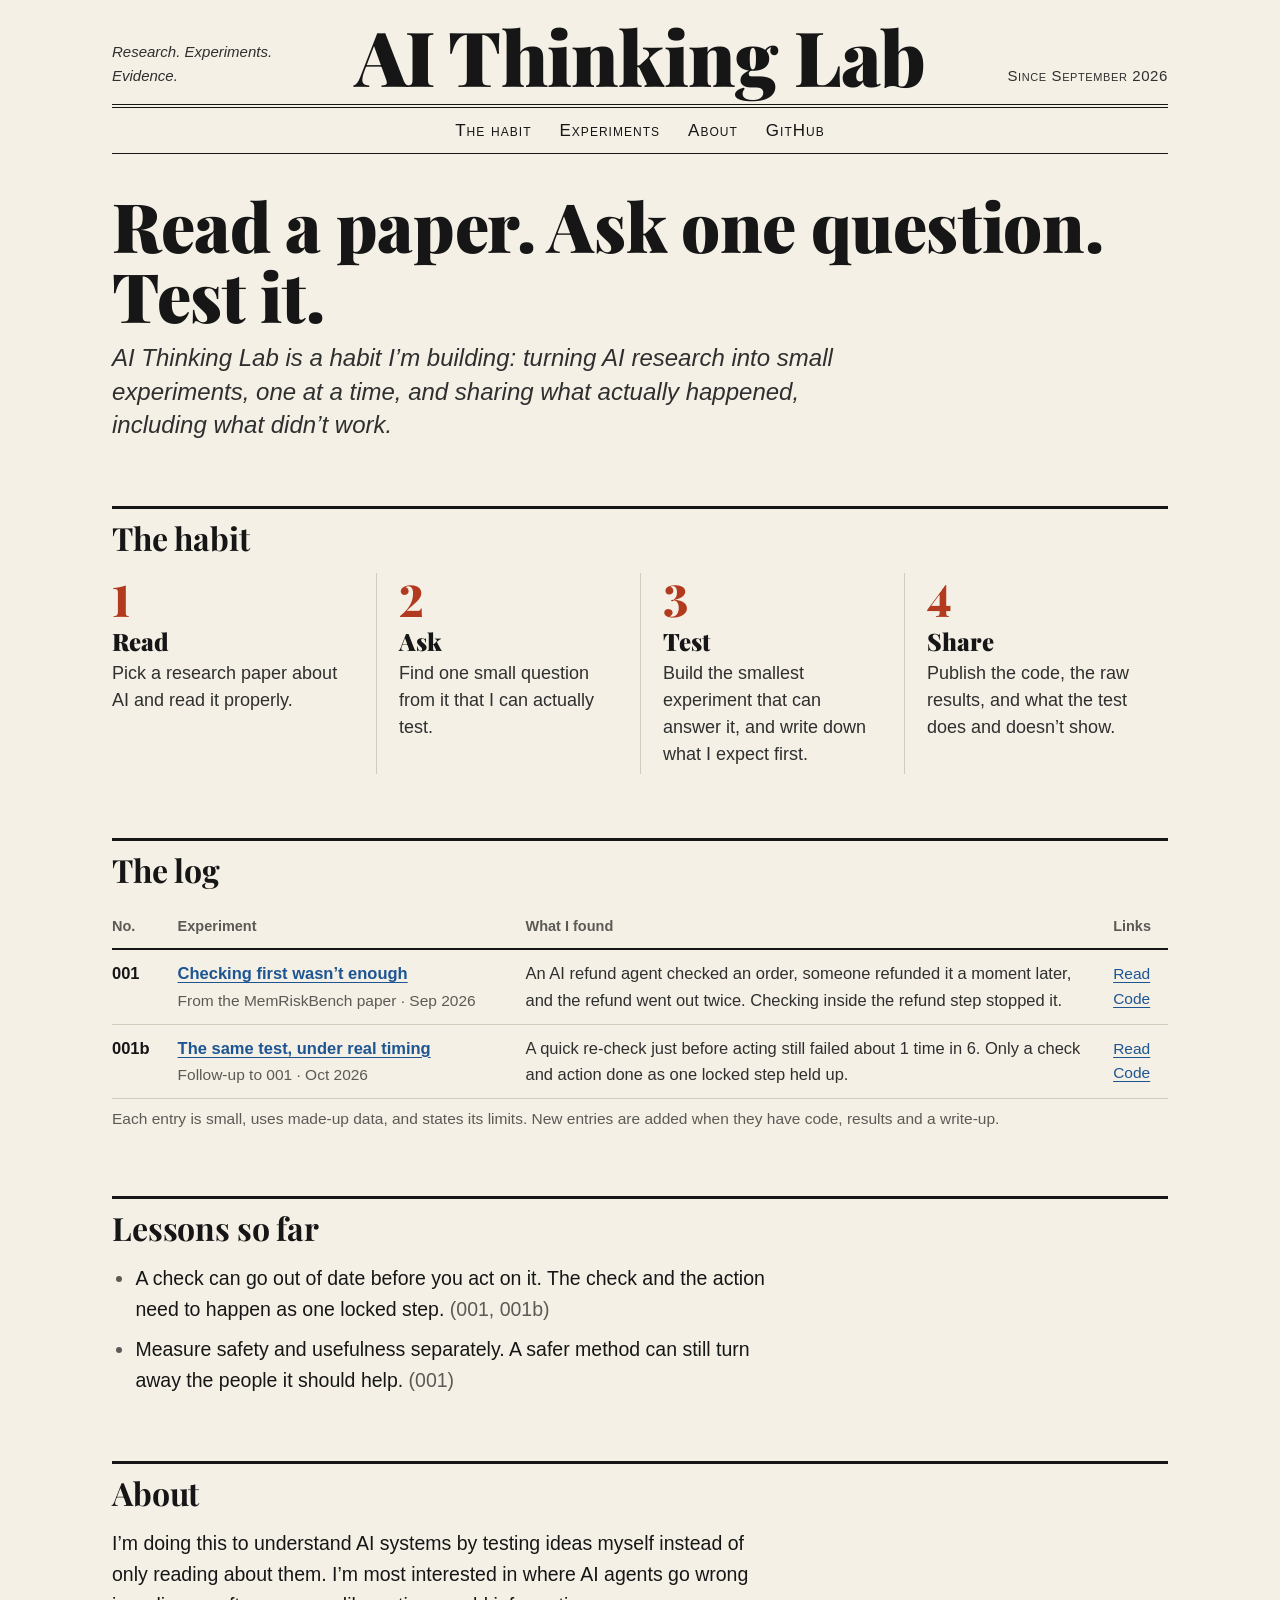
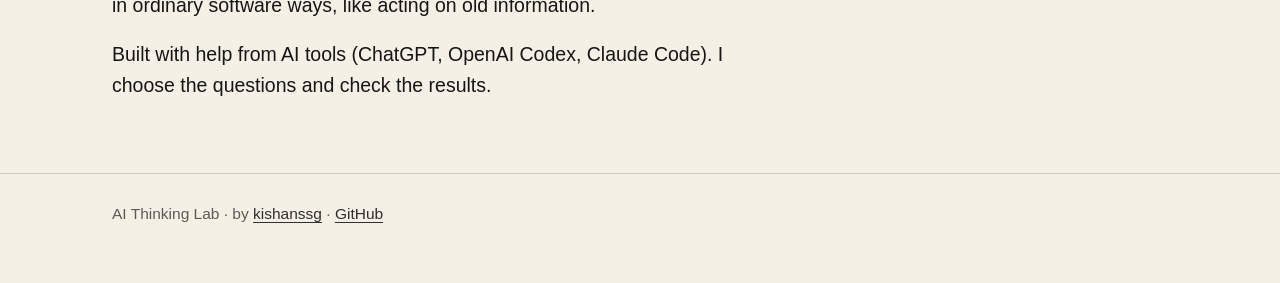
==== docs/index.html @ 1f5ae63d "Make the homepage about the habit, not one experiment - Lead: 'Read a paper. Ask one question. Test " ====
<!doctype html>
<html lang="en">
<head>
<meta charset="utf-8">
<meta name="viewport" content="width=device-width, initial-scale=1">
<title>AI Thinking Lab · Research. Experiments. Evidence.</title>
<meta name="description" content="A habit of turning AI research into small experiments: read a paper, ask one question, test it, and share what happened, with the code and results in public.">
<meta name="author" content="kishanssg">
<link rel="canonical" href="https://kishanssg.github.io/ai-thinking-lab/">
<link rel="icon" href="assets/favicon.svg" type="image/svg+xml">
<link rel="preconnect" href="https://fonts.googleapis.com">
<link rel="preconnect" href="https://fonts.gstatic.com" crossorigin>
<link rel="stylesheet" href="https://fonts.googleapis.com/css2?family=Comic+Neue:wght@400;700&amp;family=Playfair+Display:wght@700;900&amp;display=swap">
<link rel="stylesheet" href="assets/site.css">
<meta property="og:type" content="website">
<meta property="og:site_name" content="AI Thinking Lab">
<meta property="og:title" content="AI Thinking Lab · Research. Experiments. Evidence.">
<meta property="og:description" content="A habit of turning AI research into small experiments: read a paper, ask one question, test it, and share what happened.">
<meta property="og:url" content="https://kishanssg.github.io/ai-thinking-lab/">
<meta property="og:image" content="https://kishanssg.github.io/ai-thinking-lab/assets/og-home.png">
<meta property="og:image:width" content="1200">
<meta property="og:image:height" content="630">
<meta property="og:image:alt" content="AI Thinking Lab: read a paper, ask one question, test it, share what happened.">
<meta name="twitter:card" content="summary_large_image">
</head>
<body>
<a class="skip" href="#main">Skip to content</a>

<header class="masthead">
  <div class="wrap">
    <div class="mast-top">
      <p class="ear">Research. Experiments. Evidence.</p>
      <h1 class="mast-title">AI Thinking Lab</h1>
      <p class="ear ear-right"><span>Since September 2026</span></p>
    </div>
    <nav class="mast-nav" aria-label="Site">
      <a href="#habit">The habit</a>
      <a href="#experiments">Experiments</a>
      <a href="#about">About</a>
      <a href="https://github.com/kishanssg/ai-thinking-lab">GitHub</a>
    </nav>
  </div>
</header>

<main id="main" class="wrap">

<section class="front-lead" aria-labelledby="lead-title">
  <h2 id="lead-title" class="banner">Read a paper. Ask one question. Test it.</h2>
  <p class="deck">AI Thinking Lab is a habit I&rsquo;m building: turning AI research into small experiments, one at a time, and sharing what actually happened, including what didn&rsquo;t work.</p>
</section>

<section id="habit" aria-labelledby="habit-title">
  <h2 id="habit-title" class="section-head">The habit</h2>
  <ol class="habit">
    <li><b>Read</b>Pick a research paper about AI and read it properly.</li>
    <li><b>Ask</b>Find one small question from it that I can actually test.</li>
    <li><b>Test</b>Build the smallest experiment that can answer it, and write down what I expect first.</li>
    <li><b>Share</b>Publish the code, the raw results, and what the test does and doesn&rsquo;t show.</li>
  </ol>
</section>

<section id="experiments" aria-labelledby="experiments-title">
  <h2 id="experiments-title" class="section-head">The log</h2>
  <div class="table-scroll">
    <table class="index-table log-table">
      <thead>
        <tr><th scope="col">No.</th><th scope="col">Experiment</th><th scope="col">What I found</th><th scope="col">Links</th></tr>
      </thead>
      <tbody>
        <tr>
          <td class="num">001</td>
          <td><a href="experiments/001-memory-reliability/"><strong>Checking first wasn&rsquo;t enough</strong></a><br><span class="small muted">From the MemRiskBench paper &middot; Sep 2026</span></td>
          <td class="q">An AI refund agent checked an order, someone refunded it a moment later, and the refund went out twice. Checking inside the refund step stopped it.</td>
          <td class="small"><a href="experiments/001-memory-reliability/">Read</a><br><a href="https://github.com/kishanssg/ai-thinking-lab/tree/main/experiments/001-memory-reliability">Code</a></td>
        </tr>
        <tr>
          <td class="num">001b</td>
          <td><a href="experiments/001-memory-reliability/#followup"><strong>The same test, under real timing</strong></a><br><span class="small muted">Follow-up to 001 &middot; Oct 2026</span></td>
          <td class="q">A quick re-check just before acting still failed about 1 time in 6. Only a check and action done as one locked step held up.</td>
          <td class="small"><a href="experiments/001-memory-reliability/#followup">Read</a><br><a href="https://github.com/kishanssg/ai-thinking-lab/tree/main/experiments/001b-concurrent-guard">Code</a></td>
        </tr>
      </tbody>
    </table>
  </div>
  <p class="small muted">Each entry is small, uses made-up data, and states its limits. New entries are added when they have code, results and a write-up.</p>
</section>

<section id="lessons" aria-labelledby="lessons-title">
  <h2 id="lessons-title" class="section-head">Lessons so far</h2>
  <div class="prose measure">
    <ul>
      <li>A check can go out of date before you act on it. The check and the action need to happen as one locked step. <span class="muted">(001, 001b)</span></li>
      <li>Measure safety and usefulness separately. A safer method can still turn away the people it should help. <span class="muted">(001)</span></li>
    </ul>
  </div>
</section>

<section id="about" aria-labelledby="about-title">
  <h2 id="about-title" class="section-head">About</h2>
  <div class="prose measure">
    <p>I&rsquo;m doing this to understand AI systems by testing ideas myself instead of only reading about them. I&rsquo;m most interested in where AI agents go wrong in ordinary software ways, like acting on old information.</p>
    <p>Built with help from AI tools (ChatGPT, OpenAI Codex, Claude Code). I choose the questions and check the results.</p>
  </div>
</section>

</main>

<footer class="site-footer">
  <div class="wrap">
    <p>AI Thinking Lab &middot; by <a href="https://github.com/kishanssg">kishanssg</a> &middot; <a href="https://github.com/kishanssg/ai-thinking-lab">GitHub</a></p>
  </div>
</footer>
</body>
</html>
---- docs/assets/site.css ----
/* AI Thinking Lab — shared styles. No build step; edit directly. */

:root {
  color-scheme: light dark;
  --paper: #f7f6f2;
  --surface: #ffffff;
  --ink: #15202b;
  --ink-2: #33414d;
  --muted: #5a6670;
  --line: #dcdcd6;
  --line-strong: #b4b8b2;
  --accent: #1d5592;
  --accent-soft: #e6eef7;
  --bad: #b23a1e;
  --bad-soft: #f8e5df;
  --miss: #94600a;
  --miss-soft: #f6ecd7;
  --good: #1d5592;
  --good-soft: #e6eef7;
  --code-bg: #eeede7;
  --focus: #b45f00;

  --sans: Calibri, Carlito, "Segoe UI", "Helvetica Neue", Arial, sans-serif;
  --mono: ui-monospace, "SF Mono", "Cascadia Mono", Consolas, "Liberation Mono", monospace;

  --text: 41rem;   /* reading column */
  --wide: 66rem;   /* figures and tables */
  --gutter: clamp(16px, 4vw, 40px);
}

@media (prefers-color-scheme: dark) {
  :root {
    --paper: #12161a;
    --surface: #191e23;
    --ink: #e8e6e1;
    --ink-2: #c9ccc9;
    --muted: #9aa3a9;
    --line: #2c333a;
    --line-strong: #47505a;
    --accent: #7fb0e6;
    --accent-soft: #1c2b3b;
    --bad: #f08a6c;
    --bad-soft: #3a211b;
    --miss: #e2b45c;
    --miss-soft: #33291a;
    --good: #7fb0e6;
    --good-soft: #1c2b3b;
    --code-bg: #1f252b;
    --focus: #f0a64b;
  }
}

*, *::before, *::after { box-sizing: border-box; }

html { -webkit-text-size-adjust: 100%; text-size-adjust: 100%; }

body {
  margin: 0;
  background: var(--paper);
  color: var(--ink);
  font: 18.5px/1.6 var(--sans);
  font-variant-numeric: tabular-nums;
}

a { color: var(--accent); text-underline-offset: 0.18em; text-decoration-thickness: 1px; }
a:hover { text-decoration-thickness: 2px; }
:focus-visible { outline: 3px solid var(--focus); outline-offset: 3px; border-radius: 1px; }

h1, h2, h3, h4 { line-height: 1.2; margin: 0; letter-spacing: -0.015em; }
p { margin: 0 0 1em; }
code, pre, kbd, samp { font-family: var(--mono); font-size: 0.82em; }
code { background: var(--code-bg); padding: 0.1em 0.3em; }
pre { margin: 0; background: var(--code-bg); padding: 14px 16px; overflow-x: auto; line-height: 1.55; border-left: 3px solid var(--line-strong); }
pre code { background: none; padding: 0; font-size: inherit; }

.sr-only {
  position: absolute; width: 1px; height: 1px; padding: 0; margin: -1px;
  overflow: hidden; clip: rect(0 0 0 0); white-space: nowrap; border: 0;
}

.skip { position: absolute; left: 12px; top: -100px; background: var(--surface); color: var(--ink); padding: 10px 14px; z-index: 10; }
.skip:focus { top: 12px; }

/* ---------- Layout ---------- */

.wrap { max-width: calc(var(--wide) + 2 * var(--gutter)); margin: 0 auto; padding: 0 var(--gutter); }
.measure { max-width: var(--text); }

.site-header { border-bottom: 1px solid var(--line); }
.site-header .wrap { display: flex; align-items: baseline; justify-content: space-between; gap: 16px; padding-top: 18px; padding-bottom: 16px; flex-wrap: wrap; }
.brand { font-weight: 700; font-size: 17px; color: var(--ink); text-decoration: none; letter-spacing: -0.01em; }
.brand:hover { text-decoration: underline; }
.site-nav { display: flex; gap: 20px; font-size: 16.5px; flex-wrap: wrap; }
.site-nav a { color: var(--ink-2); text-decoration: none; }
.site-nav a:hover, .site-nav a[aria-current="page"] { color: var(--ink); text-decoration: underline; }

.site-footer { border-top: 1px solid var(--line); margin-top: 72px; padding: 28px 0 40px; color: var(--muted); font-size: 15.5px; }
.site-footer p { max-width: var(--text); }
.site-footer a { color: var(--ink-2); }

section { margin-top: 64px; }
section:first-child { margin-top: 0; }

.eyebrow { font-size: 16px; color: var(--muted); margin: 0 0 10px; }

h2 { font-size: clamp(24px, 3vw, 29px); margin-bottom: 14px; }
h3 { font-size: 19px; margin-bottom: 8px; }
h4 { font-size: 17.5px; margin-bottom: 4px; }

.prose { font-size: 19.5px; line-height: 1.6; color: var(--ink); }
.prose p { margin-bottom: 0.9em; }
.prose ul, .prose ol { padding-left: 1.2em; margin: 0 0 1em; }
.prose li { margin-bottom: 0.45em; }
.prose li::marker { color: var(--muted); }

.muted { color: var(--muted); }
.small { font-size: 15.5px; }

/* ---------- Page intro ---------- */

.intro { padding: 56px 0 8px; }
.intro h1 { font-size: clamp(34px, 5.4vw, 52px); letter-spacing: -0.03em; line-height: 1.06; margin-bottom: 14px; }
.tagline { font-size: 19px; font-weight: 600; color: var(--accent); margin: 0 0 18px; }
.lede { font-family: var(--sans); font-size: clamp(19px, 2.2vw, 22px); line-height: 1.5; color: var(--ink-2); max-width: 38rem; }
.lede-2 { font-size: 16.5px; color: var(--muted); max-width: 38rem; margin-top: -4px; }

.meta-list { display: flex; flex-wrap: wrap; gap: 6px 22px; margin: 22px 0 0; padding: 0; list-style: none; font: 15px/1.5 var(--sans); color: var(--muted); }
.meta-list dt { display: inline; }
.meta-list div { white-space: nowrap; }
.meta-list dd { display: inline; margin: 0; color: var(--ink); }

/* ---------- Summary box ---------- */

.summary { margin-top: 36px; border-top: 2px solid var(--ink); border-bottom: 1px solid var(--line); padding: 22px 0 6px; }
.summary h2 { font-size: 19px; margin-bottom: 10px; }
.findings { margin: 0; padding-left: 1.2em; max-width: var(--text); }
.findings li { font-size: 16.5px; line-height: 1.55; color: var(--ink); margin-bottom: 8px; }
.findings li::marker { color: var(--muted); }
.findings .num { font-weight: 650; }
.scope { font-size: 15.5px; color: var(--muted); margin: 18px 0 14px; }

/* ---------- Tables ---------- */

.table-scroll { overflow-x: auto; margin: 0 0 8px; }
table { border-collapse: collapse; width: 100%; font-size: 16.5px; }
caption { text-align: left; font-weight: 650; font-size: 17.5px; padding-bottom: 10px; }
caption .muted { font-weight: 400; }
th, td { text-align: left; padding: 10px 12px; border-bottom: 1px solid var(--line); vertical-align: top; }
thead th { font-size: 14.5px; font-weight: 600; color: var(--muted); border-bottom: 1px solid var(--line-strong); vertical-align: bottom; }
tbody th { font-weight: 600; }
th:first-child, td:first-child { padding-left: 0; }
.approach-tag { font-family: var(--sans); font-weight: 700; margin-right: 6px; }
.approach-name { font-weight: 500; }

.yes { color: var(--ink); font-weight: 600; }
.no { color: var(--muted); }

/* Approach comparison matrix */
.compare td { white-space: nowrap; }
.compare td.note { white-space: normal; color: var(--muted); font-size: 15.5px; min-width: 14rem; }
.compare .key { background: var(--accent-soft); }

/* ---------- Segment meters (one segment per task) ---------- */

.metric { display: flex; align-items: center; gap: 10px; min-width: 9.5rem; }
.metric .value { font: 600 16.5px var(--sans); min-width: 2.6em; }
.segs { display: inline-grid; grid-auto-flow: column; grid-auto-columns: 12px; gap: 3px; }
.segs i { display: block; height: 12px; border: 1px solid var(--line-strong); background: transparent; }
.segs.bad i.on { background: var(--bad); border-color: var(--bad); }
.segs.good i.on { background: var(--good); border-color: var(--good); }
.segs.miss i.on { background: repeating-linear-gradient(135deg, var(--miss) 0 2px, transparent 2px 4px); border-color: var(--miss); }
.dir { display: block; font-weight: 400; font-size: 13.5px; color: var(--muted); }
.results-table td { vertical-align: middle; }

/* ---------- Scenario matrix ---------- */

.legend { display: flex; flex-wrap: wrap; gap: 8px 20px; list-style: none; margin: 0 0 16px; padding: 0; font-size: 15.5px; color: var(--ink-2); }
.legend li { display: flex; align-items: center; gap: 8px; }
.swatch { width: 14px; height: 14px; display: inline-block; border: 1.5px solid; flex: none; }

.o-write   { --c: var(--good); --bg: var(--good-soft); }
.o-refuse  { --c: var(--line-strong); --bg: transparent; }
.o-blocked { --c: var(--good); --bg: transparent; }
.o-invalid { --c: var(--bad); --bg: var(--bad-soft); }
.o-missed  { --c: var(--miss); --bg: var(--miss-soft); }
.swatch.o-write { background: var(--good); border-color: var(--good); }
.swatch.o-refuse { border-color: var(--line-strong); }
.swatch.o-blocked { border-color: var(--good); border-style: dashed; }
.swatch.o-invalid { background: var(--bad); border-color: var(--bad); }
.swatch.o-missed { border-color: var(--miss); background: repeating-linear-gradient(135deg, var(--miss) 0 2px, transparent 2px 4px); }

.matrix { table-layout: fixed; min-width: 40rem; }
.matrix thead th { text-align: left; }
.matrix thead th:first-child { width: 31%; }
.matrix tbody th { font-weight: 500; font-size: 16.5px; }
.matrix tbody th small { display: block; font: 14px/1.4 var(--sans); color: var(--muted); margin-top: 2px; font-weight: 400; }
.matrix td { padding: 6px 4px; }
.cell {
  display: block; padding: 7px 9px; min-height: 52px;
  border: 1.5px solid var(--c); background: var(--bg);
  font-size: 15px; line-height: 1.3; color: var(--ink);
}
.cell b { display: block; font-weight: 650; }
.cell span { font: 13.5px var(--sans); color: var(--muted); }
.cell.o-invalid b { color: var(--bad); }
.cell.o-missed { background: repeating-linear-gradient(135deg, var(--miss-soft) 0 5px, transparent 5px 10px); }
.cell.o-missed b { color: var(--miss); }
.cell.o-blocked { border-style: dashed; }
.cell.o-blocked b { color: var(--good); }
.cell.o-refuse b { color: var(--ink-2); font-weight: 500; }

.figure { margin: 28px 0 0; }
.figure-note { font-size: 15.5px; color: var(--muted); max-width: var(--text); margin-top: 10px; }
.callout { border-left: 3px solid var(--accent); padding: 4px 0 4px 18px; margin: 24px 0; max-width: var(--text); }
.callout p:last-child { margin-bottom: 0; }

/* ---------- Time-of-check / time-of-use diagram ---------- */

.toctou { list-style: none; margin: 28px 0 0; padding: 0; position: relative; }
.t-step { display: grid; grid-template-columns: 36px 1fr 13rem; gap: 0 18px; position: relative; padding-bottom: 22px; }
.t-step::before { content: ""; position: absolute; left: 17px; top: 34px; bottom: 0; width: 2px; background: var(--line-strong); }
.t-step:last-child::before { display: none; }
.t-n { width: 36px; height: 36px; display: grid; place-items: center; border: 2px solid var(--ink); background: var(--paper); font: 700 16.5px var(--sans); position: relative; z-index: 1; }
.t-body h3 { font-size: 17px; margin: 6px 0 4px; }
.t-body p { margin: 0; color: var(--ink-2); font-size: 17px; max-width: 34rem; }
.t-state { align-self: start; margin-top: 4px; font: 14.5px/1.4 var(--sans); padding: 6px 10px; border: 1px solid var(--line-strong); background: var(--surface); }
.t-state b { font-weight: 700; }
.t-state.changed { border-color: var(--bad); color: var(--bad); }
.t-step.split { grid-template-columns: 36px 1fr; }
.t-step.split .t-n { border-color: var(--muted); color: var(--muted); }
.lanes { display: grid; grid-template-columns: minmax(0, 1fr) minmax(0, 1fr); gap: 16px; margin-top: 6px; }
.t-step > *, .lanes > * { min-width: 0; }
.lane { border: 1.5px solid var(--c); background: var(--surface); padding: 14px 16px 16px; }
.lane .lane-label { font: 600 14px var(--sans); color: var(--muted); margin: 0 0 4px; }
.lane h3 { font-size: 17px; margin: 0 0 8px; }
.lane p { font-size: 16.5px; color: var(--ink-2); margin: 0 0 10px; }
.lane pre { font-size: 14px; margin: 0 0 12px; border-left-color: var(--c); }
.lane .outcome { font-weight: 650; font-size: 16.5px; display: flex; gap: 8px; align-items: baseline; margin: 0; }
.lane.o-invalid .outcome { color: var(--bad); }
.lane.o-blocked { border-style: solid; }
.lane.o-blocked .outcome { color: var(--good); }

/* ---------- Details / disclosure ---------- */

details { border-top: 1px solid var(--line); padding: 12px 0; }
details:last-of-type { border-bottom: 1px solid var(--line); }
summary { cursor: pointer; font-weight: 600; font-size: 17.5px; }
summary .muted { font-weight: 400; }
details[open] summary { margin-bottom: 12px; }
details pre { font-size: 14.5px; max-height: 28rem; }

/* ---------- Lists of links ---------- */

.evidence { list-style: none; padding: 0; margin: 16px 0 0; display: grid; grid-template-columns: repeat(auto-fill, minmax(15rem, 1fr)); gap: 0 28px; }
.evidence li { border-top: 1px solid var(--line); padding: 10px 0; }
.evidence a { font-weight: 600; }
.evidence span { display: block; font-size: 15.5px; color: var(--muted); }

.limits { columns: 2; column-gap: 40px; }
.limits li { break-inside: avoid; }

/* ---------- Homepage ---------- */

.featured { border-top: 2px solid var(--ink); padding-top: 22px; display: grid; grid-template-columns: minmax(0, 1.25fr) minmax(0, 1fr); gap: 40px; }
.featured h2 { font-size: clamp(26px, 3.4vw, 34px); letter-spacing: -0.02em; margin-bottom: 12px; }
.featured h2 a { color: inherit; text-decoration: none; }
.featured h2 a:hover { text-decoration: underline; }
.question { font-family: var(--sans); font-size: 19px; line-height: 1.5; color: var(--ink-2); }
.result-strip { border: 1px solid var(--line); background: var(--surface); padding: 18px 20px; align-self: start; }
.result-strip h3 { font-size: 17.5px; margin-bottom: 10px; }
.result-strip table { font-size: 15.5px; }
.result-strip th, .result-strip td { padding: 7px 8px; vertical-align: middle; }
.result-strip .metric { min-width: 0; }
.result-strip p { font-size: 16px; color: var(--ink-2); margin: 12px 0 0; }
.actions { display: flex; flex-wrap: wrap; gap: 10px 22px; margin-top: 20px; font-weight: 600; }

.index-table td, .index-table th { vertical-align: baseline; }
.index-table .num { font-family: var(--sans); font-weight: 600; white-space: nowrap; }
.index-table td.q { color: var(--ink-2); max-width: 30rem; }
.status { font: 14px var(--sans); white-space: nowrap; }


/* ---------- Responsive ---------- */

@media (max-width: 860px) {
  .featured { grid-template-columns: minmax(0, 1fr); gap: 24px; }
  .t-step { grid-template-columns: 36px 1fr; }
  .t-state { grid-column: 2; margin-top: 10px; justify-self: start; }
  .lanes { grid-template-columns: minmax(0, 1fr); }
  .limits { columns: 1; }

  /* Results table: one block per approach. */
  .results-table thead { display: none; }
  .results-table caption { display: block; }
  .results-table { max-width: 34rem; }
  .results-table, .results-table tbody, .results-table tr, .results-table th, .results-table td { display: block; }
  .results-table tr { border-bottom: 1px solid var(--line); padding: 12px 0; }
  .results-table th, .results-table td { border: 0; padding: 3px 0; }
  .results-table td { display: flex; justify-content: space-between; align-items: center; gap: 12px; }
  .results-table td::before { content: attr(data-label); font-size: 15px; color: var(--muted); }
}

/* Stack the comparison table and scenario matrix instead of scrolling sideways. */
@media (max-width: 640px) {
  .compare, .compare tbody, .compare tr, .compare th, .compare td,
  .matrix, .matrix tbody, .matrix tr, .matrix th, .matrix td { display: block; }
  .compare thead, .matrix thead { display: none; }
  .compare, .matrix { min-width: 0; }
  .compare caption { display: block; }
  .compare tr { border-top: 1px solid var(--line-strong); padding: 12px 0 8px; }
  .compare th, .compare td { border: 0; padding: 3px 0; white-space: normal; }
  .compare tbody th { font-size: 17.5px; margin-bottom: 4px; }
  .compare td { display: flex; justify-content: space-between; gap: 16px; font-size: 16px; }
  .compare td::before { content: attr(data-label); color: var(--muted); }
  .compare td.note { display: block; min-width: 0; margin-top: 4px; }
  .compare td.note::before { content: none; }
  .compare .key { background: none; }

  .matrix tr { display: grid; grid-template-columns: 1fr 1fr; gap: 6px; padding: 14px 0; border-top: 1px solid var(--line); }
  .matrix tbody th { grid-column: 1 / -1; border: 0; padding: 0 0 2px; }
  .matrix td { border: 0; padding: 0; }
  .matrix td::before { content: attr(data-label); display: block; font: 600 13.5px var(--sans); color: var(--muted); margin-bottom: 3px; }
  .cell { min-height: 0; }

  .index-table, .index-table tbody, .index-table tr, .index-table td { display: block; }
  .index-table thead { display: none; }
  .index-table tr { border-top: 1px solid var(--line-strong); padding: 12px 0; }
  .index-table td { border: 0; padding: 2px 0; }
  .index-table td.q { margin: 6px 0; }
  .index-table td br { display: none; }
  .index-table td > .small { display: block; }
  .index-table td .status .muted::before { content: " · "; }
  .index-table td.small a { margin-right: 16px; }
}

@media (max-width: 560px) {
  body { font-size: 17.5px; }
  .prose { font-size: 17.5px; }
  .intro { padding-top: 36px; }
  section { margin-top: 52px; }
  .site-nav { gap: 16px; font-size: 16px; }
  .t-step { gap: 0 12px; grid-template-columns: 30px 1fr; }
  .t-n { width: 30px; height: 30px; font-size: 14.5px; }
  .t-step::before { left: 14px; top: 28px; }
  .t-step.split { grid-template-columns: 30px 1fr; }
  .compare td.note { min-width: 11rem; }
  .result-strip { padding: 14px 14px 16px; }
  .result-strip th, .result-strip td { padding: 7px 4px; }
}

@media print {
  body { background: #fff; color: #000; }
  .site-header nav, .skip { display: none; }
  details { border: 0; }
  details > *:not(summary) { display: block; }
  a { color: inherit; }
}

/* ---------- "The short version" box ---------- */

.glimpse { margin-top: 28px; background: var(--surface); border: 1px solid var(--line); border-top: 4px solid var(--accent); padding: 22px 26px 10px; }
.glimpse h2 { font-size: 22px; margin-bottom: 12px; }
.glimpse-list { margin: 0; }
.glimpse-list > div { display: grid; grid-template-columns: 9.5rem 1fr; gap: 4px 20px; padding: 10px 0; border-top: 1px solid var(--line); }
.glimpse-list > div:first-child { border-top: 0; }
.glimpse-list dt { font-weight: 700; color: var(--ink); }
.glimpse-list dd { margin: 0; font-size: 19px; line-height: 1.5; color: var(--ink); }
.glimpse-list .num { font-weight: 700; white-space: nowrap; }

.takeaways { margin: 4px 0 0; padding-left: 1.2em; font-size: 18.5px; }
.takeaways li { margin-bottom: 6px; }

.compare.simple td { white-space: normal; color: var(--ink-2); }
.compare.simple th:first-child { width: 16rem; }

details.eng { margin-top: 12px; }
details.eng summary { font-weight: 600; color: var(--ink-2); }
details.eng p, details.eng li { font-size: 16.5px; }
details.eng pre { margin: 12px 0; }

@media (max-width: 640px) {
  .glimpse { padding: 18px 16px 6px; }
  .glimpse-list > div { grid-template-columns: 1fr; gap: 2px; }
  .glimpse-list dd { font-size: 18px; }
  .compare.simple th:first-child { width: auto; }
  .compare.simple td { display: block; }
  .compare.simple td::before { content: none; }
}

/* =====================================================================
   Newspaper theme: masthead, serif headlines, column rules, comic strip.
   Body text stays Calibri; Playfair Display is for headlines only and
   Comic Neue only for speech bubbles. Both fall back to local fonts.
   ===================================================================== */

:root {
  --paper: #f4f0e6;
  --surface: #fbf9f3;
  --ink: #161616;
  --ink-2: #2f2f2f;
  --muted: #5c5a55;
  --line: #d3ccbc;
  --line-strong: #8e877a;
  --panel: #ffffff;
  --note: #fff3b0;
  --caption: #ffe066;
  --shirt: #7fb0e6;
  --head: "Playfair Display", Georgia, "Times New Roman", serif;
  --comic: "Comic Neue", "Comic Sans MS", Calibri, sans-serif;
}
@media (prefers-color-scheme: dark) {
  :root {
    --paper: #15140f;
    --surface: #1d1c17;
    --ink: #ece8dd;
    --ink-2: #d4d0c5;
    --muted: #a39e92;
    --line: #36332b;
    --line-strong: #5f5a4f;
    --panel: #24231d;
    --note: #4a4220;
    --caption: #6b5a12;
    --shirt: #2f5d8f;
  }
}

/* Masthead */
.masthead { padding-top: 18px; }
.mast-top { display: grid; grid-template-columns: 1fr auto 1fr; align-items: end; gap: 16px; padding-bottom: 10px; border-bottom: 4px double var(--ink); }
.mast-title { font: 900 clamp(38px, 6.4vw, 76px)/1 var(--head); letter-spacing: -0.01em; color: var(--ink); text-decoration: none; margin: 0; text-align: center; white-space: nowrap; }
a.mast-title:hover { text-decoration: underline; text-decoration-thickness: 2px; }
.ear { margin: 0 0 6px; font-size: 15px; color: var(--ink-2); font-style: italic; }
.ear-right span { display: block; }
.ear-right { text-align: right; font-style: normal; font-variant: small-caps; letter-spacing: 0.04em; }
.mast-nav { display: flex; justify-content: center; gap: 28px; padding: 9px 0; border-bottom: 1px solid var(--ink); font-variant: small-caps; letter-spacing: 0.06em; font-size: 17px; flex-wrap: wrap; }
.mast-nav a { color: var(--ink); text-decoration: none; }
.mast-nav a:hover { text-decoration: underline; }

/* Headlines */
h1, h2, .banner { font-family: var(--head); letter-spacing: -0.005em; }
h3, h4 { font-family: var(--sans); }
.section-label { font-variant: small-caps; letter-spacing: 0.08em; font-size: 16.5px; color: var(--bad); font-weight: 700; margin: 0 0 6px; }
.article-head { text-align: center; padding: 40px 0 6px; max-width: 54rem; margin: 0 auto; }
.article-head h1 { font-size: clamp(34px, 5.2vw, 58px); line-height: 1.08; font-weight: 900; margin-bottom: 14px; }
.deck { font-size: clamp(20px, 2.4vw, 24px); line-height: 1.4; color: var(--ink-2); font-style: italic; margin: 0 0 12px; }
.byline { font-variant: small-caps; letter-spacing: 0.05em; color: var(--muted); font-size: 16px; border-top: 1px solid var(--line); border-bottom: 1px solid var(--line); display: inline-block; padding: 4px 14px; }
.section-head, main > section > h2:not(.banner), .columns-2 h2 { font-size: clamp(26px, 3vw, 32px); border-top: 3px solid var(--ink); padding-top: 10px; margin-bottom: 16px; }

/* Front page */
.standfirst { text-align: center; font-size: clamp(19px, 2.2vw, 22px); color: var(--ink-2); max-width: 46rem; margin: 22px auto 0; font-style: italic; }
.front-lead { margin-top: 30px; }
.banner { font-size: clamp(38px, 6vw, 68px); font-weight: 900; line-height: 1.02; margin: 0 0 12px; border-top: 0; padding-top: 0; }
.banner a { color: inherit; text-decoration: none; }
.banner a:hover { text-decoration: underline; text-decoration-thickness: 3px; }
.front-lead .featured { border-top: 1px solid var(--ink); padding-top: 18px; margin-top: 16px; }
.lead-text p { font-size: 19.5px; }
.dropcap::first-letter { font: 900 4.1em/0.82 var(--head); float: left; margin: 6px 10px 0 0; color: var(--ink); }
.result-strip { border: 2px solid var(--ink); box-shadow: 5px 5px 0 var(--ink); background: var(--surface); }
.result-strip h3 { font: 900 22px var(--head); border-bottom: 1px solid var(--ink); padding-bottom: 6px; }
.columns-2 { display: grid; grid-template-columns: 1fr 1fr; gap: 0 48px; margin-top: 64px; }
.columns-2 > section { margin-top: 0; }
.columns-2 > section + section { border-left: 1px solid var(--line); padding-left: 48px; }

/* Article body: story in two newspaper columns on wide screens */
#story .prose p:first-child::first-letter { font: 900 4.1em/0.82 var(--head); float: left; margin: 6px 10px 0 0; }
@media (min-width: 980px) {
  #story .prose { columns: 2; column-gap: 44px; column-rule: 1px solid var(--line); max-width: none; }
  #story .prose p { break-inside: avoid; }
}

/* "At a glance" box */
.glimpse { border: 2px solid var(--ink); box-shadow: 6px 6px 0 var(--ink); background: var(--surface); padding: 0 24px 8px; }
.glimpse h2 { font: 900 15px/1 var(--sans); text-transform: uppercase; letter-spacing: 0.14em; background: var(--ink); color: var(--paper); margin: 0 -24px 6px; padding: 10px 24px; border: 0; }
.glimpse-list dt { font-variant: small-caps; letter-spacing: 0.05em; font-size: 19px; }

/* Tables: newspaper rules */
thead th { border-bottom: 2px solid var(--ink); }
caption { font-family: var(--head); font-size: 21px; }
.callout { border-left: 0; border-top: 3px double var(--ink); border-bottom: 3px double var(--ink); padding: 14px 0; text-align: center; max-width: 46rem; margin: 30px auto; }
.callout p { font-family: var(--head); font-size: 22px; }

/* ---------- Comic strip ---------- */
.comic { margin: 24px 0 8px; padding: 14px; background: var(--surface); border: 3px solid var(--ink); }
.comic-title { font: 700 26px/1.1 var(--comic); text-transform: uppercase; letter-spacing: 0.04em; margin: 0 0 12px; display: flex; flex-wrap: wrap; align-items: baseline; gap: 4px 14px; }
.comic-title span { font: 400 17px var(--comic); text-transform: none; letter-spacing: 0; color: var(--muted); }
.panels { display: grid; grid-template-columns: repeat(4, minmax(0, 1fr)); gap: 12px; }
.panel {
  position: relative; border: 3px solid var(--ink); padding: 10px 10px 6px; min-width: 0;
  background-color: var(--panel);
  background-image: radial-gradient(var(--line) 1.1px, transparent 1.3px);
  background-size: 9px 9px;
  display: flex; flex-direction: column; gap: 8px;
}
.panel-split { grid-column: 1 / -1; }
.caption-box { align-self: flex-start; margin: -10px 0 0 -10px; background: var(--caption); border-right: 3px solid var(--ink); border-bottom: 3px solid var(--ink); padding: 3px 10px; font: 700 15px var(--comic); text-transform: uppercase; color: var(--ink); }
.bubble {
  position: relative; align-self: center; margin: 4px 0 6px; padding: 8px 12px; max-width: 95%;
  background: var(--panel); border: 2.5px solid var(--ink); border-radius: 18px;
  font: 700 18px/1.25 var(--comic); color: var(--ink); text-align: center;
}
.bubble::after {
  content: ""; position: absolute; left: 34%; bottom: -13px; width: 18px; height: 14px;
  background: var(--panel); border-right: 2.5px solid var(--ink); border-bottom: 2.5px solid var(--ink);
  transform: skewX(-30deg) rotate(20deg); border-bottom-right-radius: 4px;
}
.narration { margin: 4px 0; padding: 6px 10px; background: var(--note); border: 2.5px solid var(--ink); font: 700 17px/1.25 var(--comic); color: var(--ink); text-align: center; }
.scene { width: 100%; height: auto; display: block; margin-top: auto; }
.split { display: grid; grid-template-columns: 1fr 1fr; gap: 12px; }
.half { border: 3px solid var(--c); background: var(--panel); padding: 10px; display: flex; flex-direction: column; gap: 6px; min-width: 0; }
.half .scene { max-width: 300px; align-self: center; margin-top: 0; }
.half-label { margin: 0; font: 700 16px var(--comic); text-transform: uppercase; color: var(--muted); }
.verdict { margin: 0; font-weight: 700; font-size: 18px; text-align: center; }
.half.o-invalid .verdict { color: var(--bad); }
.half.o-blocked .verdict { color: var(--good); }

/* SVG drawing classes */
.scene .ink { stroke: var(--ink); stroke-width: 3; stroke-linecap: round; stroke-linejoin: round; fill: none; }
.scene .fill-panel, .scene .fill-white { fill: var(--panel); }
.scene .fill-ink { fill: var(--ink); }
.scene .fill-none { fill: none; }
.scene .fill-accent { fill: var(--caption); }
.scene .fill-shirt { fill: var(--shirt); }
.scene .fill-note { fill: var(--note); }
.scene .ok-stroke { stroke: var(--good); }
.scene .no-stroke { stroke: var(--bad); }
.scene .svg-label { font: 700 7px var(--sans); fill: var(--muted); letter-spacing: 0.06em; }
.scene .stamp-no { fill: none; stroke: var(--bad); stroke-width: 3.5; }
.scene .stamp-text { font: 900 17px var(--head); letter-spacing: 0.06em; }
.scene .stamp-text-no { fill: var(--bad); }

@media (max-width: 860px) {
  .panels { grid-template-columns: repeat(2, minmax(0, 1fr)); }
  .columns-2 { grid-template-columns: 1fr; }
  .columns-2 > section + section { border-left: 0; padding-left: 0; margin-top: 48px; }
}
@media (max-width: 560px) {
  .mast-top { grid-template-columns: 1fr; text-align: center; gap: 4px; }
  .ear, .ear-right { text-align: center; margin: 0; font-size: 14px; }
  .ear-right span { display: inline; }
  .ear-right span + span::before { content: "· "; }
  .mast-title { white-space: normal; }
  .mast-nav { gap: 16px; font-size: 16px; }
  .panels { grid-template-columns: 1fr; }
  .split { grid-template-columns: 1fr; }
  .glimpse { padding: 0 16px 6px; box-shadow: 4px 4px 0 var(--ink); }
  .glimpse h2 { margin: 0 -16px 6px; padding: 10px 16px; }
  .result-strip { box-shadow: 4px 4px 0 var(--ink); }
}
@media print { .glimpse, .result-strip { box-shadow: none; } }
main > section.glimpse > h2 { font-size: 17px; border-top: 0; padding-top: 10px; }

/* Refund-agent story additions */
.for-engineers { margin: 14px auto 0; max-width: 40rem; font-size: 16px; color: var(--muted); }
.comic-note { margin: 12px 2px 0; font-size: 16px; color: var(--muted); font-style: italic; }
.scene .fill-shirt2 { fill: var(--caption); }
.scene .fill-cash { fill: #cfe8c4; }
.scene .svg-cash { font: 900 14px var(--sans); fill: var(--ink); }
.result-caption { font-size: 15.5px; color: var(--ink-2); margin: 10px 0 0; }

h1, h2, .banner, .mast-title, caption { font-variant-numeric: lining-nums; }

/* Homepage: the habit, as four newspaper columns */
.front-lead .deck { max-width: 48rem; }
.habit { list-style: none; counter-reset: h; margin: 0; padding: 0; display: grid; grid-template-columns: repeat(4, minmax(0, 1fr)); }
.habit li { counter-increment: h; padding: 4px 22px 6px; border-left: 1px solid var(--line); font-size: 18px; line-height: 1.5; color: var(--ink-2); }
.habit li:first-child { border-left: 0; padding-left: 0; }
.habit li::before { content: counter(h); display: block; font: 900 44px/1 var(--head); color: var(--bad); margin-bottom: 6px; font-variant-numeric: lining-nums; }
.habit b { display: block; font: 900 24px/1.2 var(--head); color: var(--ink); margin-bottom: 4px; }
.log-table td.q { max-width: 34rem; }
@media (max-width: 860px) {
  .habit { grid-template-columns: repeat(2, minmax(0, 1fr)); row-gap: 18px; }
  .habit li:nth-child(3) { border-left: 0; padding-left: 0; }
}
@media (max-width: 560px) {
  .habit { grid-template-columns: 1fr; }
  .habit li { border-left: 0; padding: 12px 0; border-top: 1px solid var(--line); }
  .habit li:first-child { border-top: 0; }
}

#main > .front-lead:first-child { margin-top: 36px; }
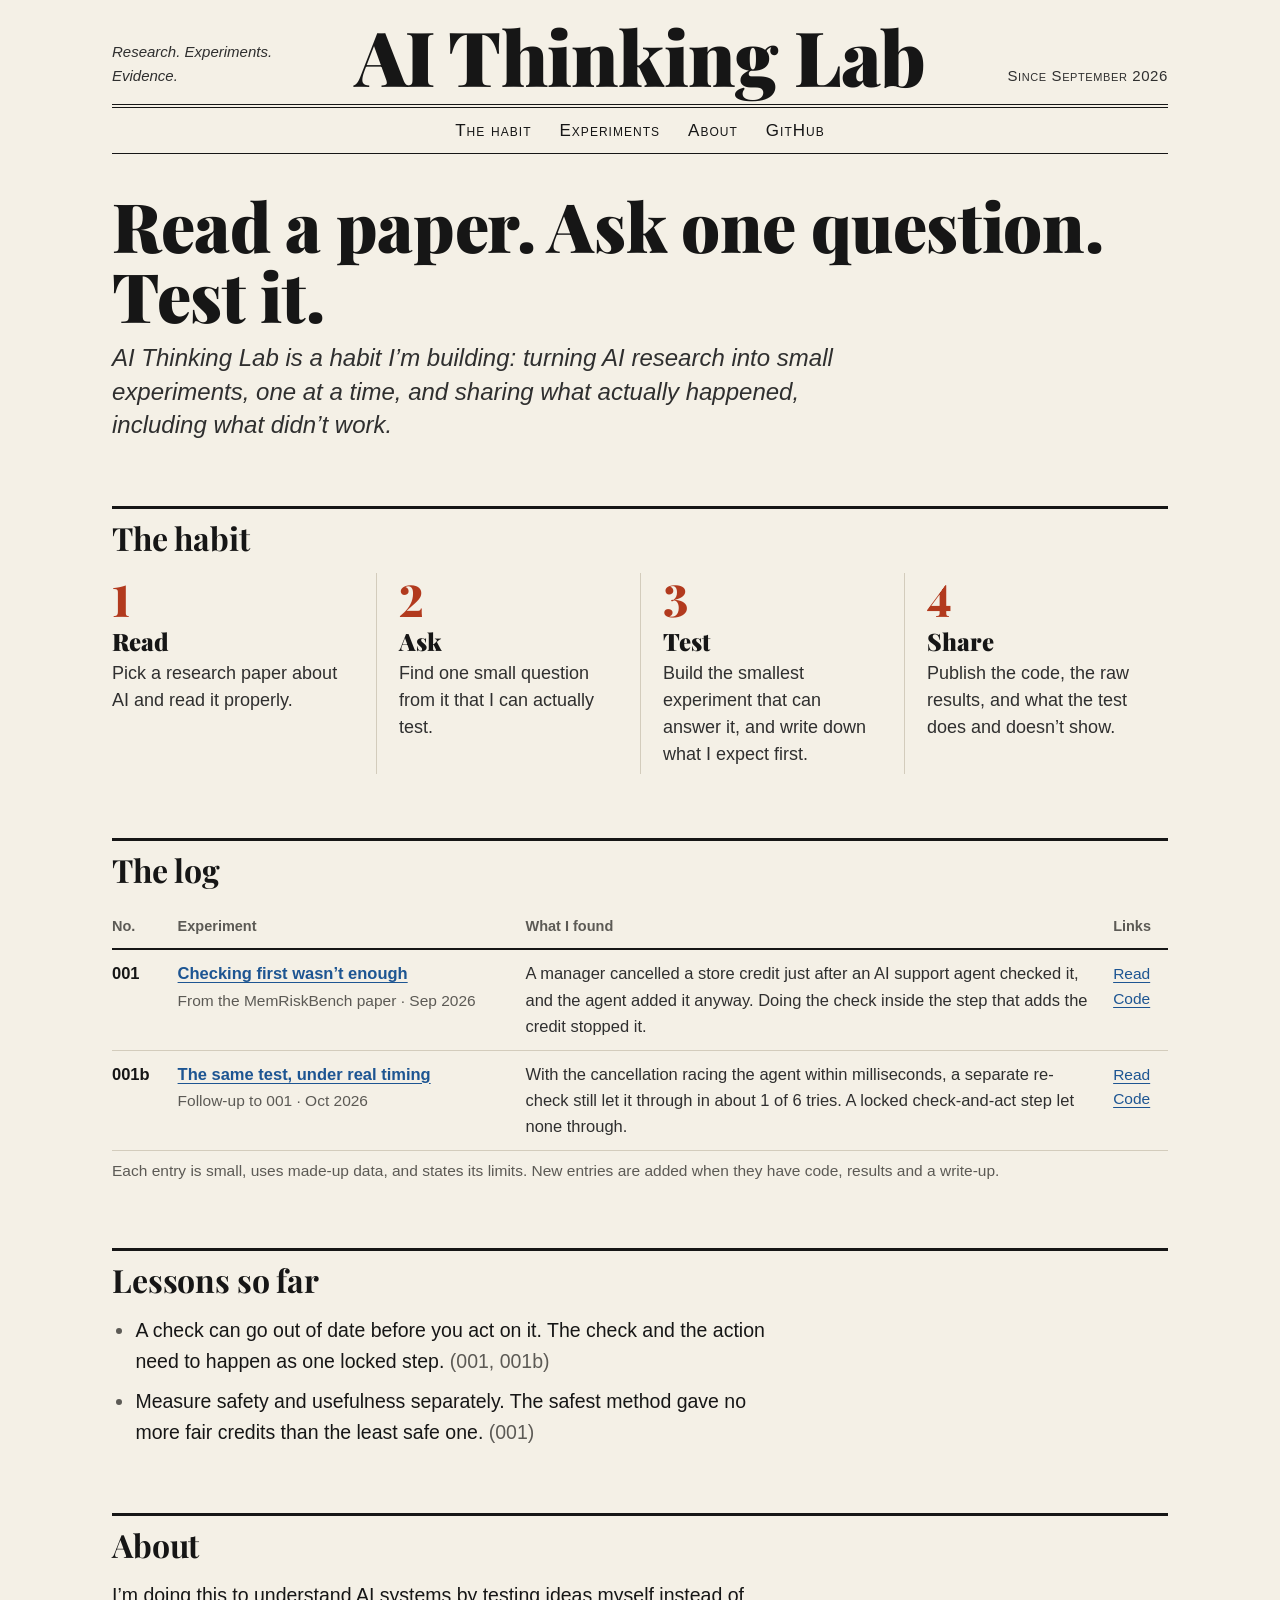
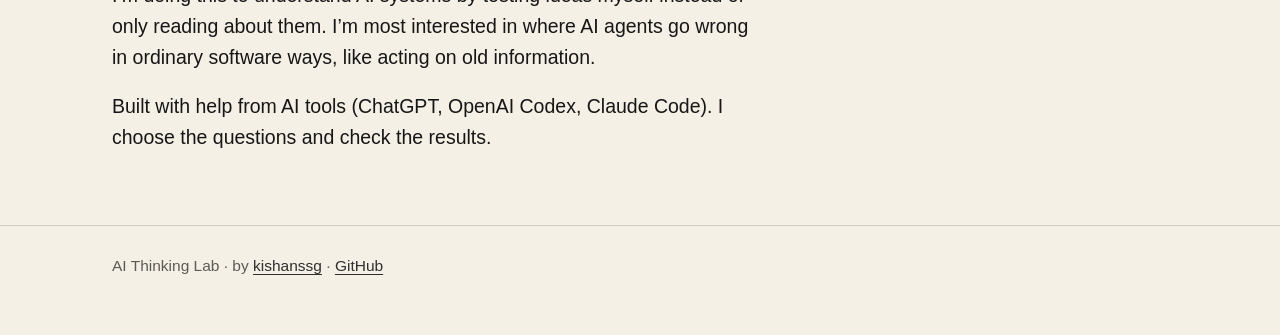
==== commit 02611181: "Store-credit story that matches what the test models; fix gaps - The test revokes permission; it nev" ====
--- a/docs/index.html
+++ b/docs/index.html
@@ -70,13 +70,13 @@
         <tr>
           <td class="num">001</td>
           <td><a href="experiments/001-memory-reliability/"><strong>Checking first wasn&rsquo;t enough</strong></a><br><span class="small muted">From the MemRiskBench paper &middot; Sep 2026</span></td>
-          <td class="q">An AI refund agent checked an order, someone refunded it a moment later, and the refund went out twice. Checking inside the refund step stopped it.</td>
+          <td class="q">A manager cancelled a store credit just after an AI support agent checked it, and the agent added it anyway. Doing the check inside the step that adds the credit stopped it.</td>
           <td class="small"><a href="experiments/001-memory-reliability/">Read</a><br><a href="https://github.com/kishanssg/ai-thinking-lab/tree/main/experiments/001-memory-reliability">Code</a></td>
         </tr>
         <tr>
           <td class="num">001b</td>
           <td><a href="experiments/001-memory-reliability/#followup"><strong>The same test, under real timing</strong></a><br><span class="small muted">Follow-up to 001 &middot; Oct 2026</span></td>
-          <td class="q">A quick re-check just before acting still failed about 1 time in 6. Only a check and action done as one locked step held up.</td>
+          <td class="q">With the cancellation racing the agent within milliseconds, a separate re-check still let it through in about 1 of 6 tries. A locked check-and-act step let none through.</td>
           <td class="small"><a href="experiments/001-memory-reliability/#followup">Read</a><br><a href="https://github.com/kishanssg/ai-thinking-lab/tree/main/experiments/001b-concurrent-guard">Code</a></td>
         </tr>
       </tbody>
@@ -90,7 +90,7 @@
   <div class="prose measure">
     <ul>
       <li>A check can go out of date before you act on it. The check and the action need to happen as one locked step. <span class="muted">(001, 001b)</span></li>
-      <li>Measure safety and usefulness separately. A safer method can still turn away the people it should help. <span class="muted">(001)</span></li>
+      <li>Measure safety and usefulness separately. The safest method gave no more fair credits than the least safe one. <span class="muted">(001)</span></li>
     </ul>
   </div>
 </section>
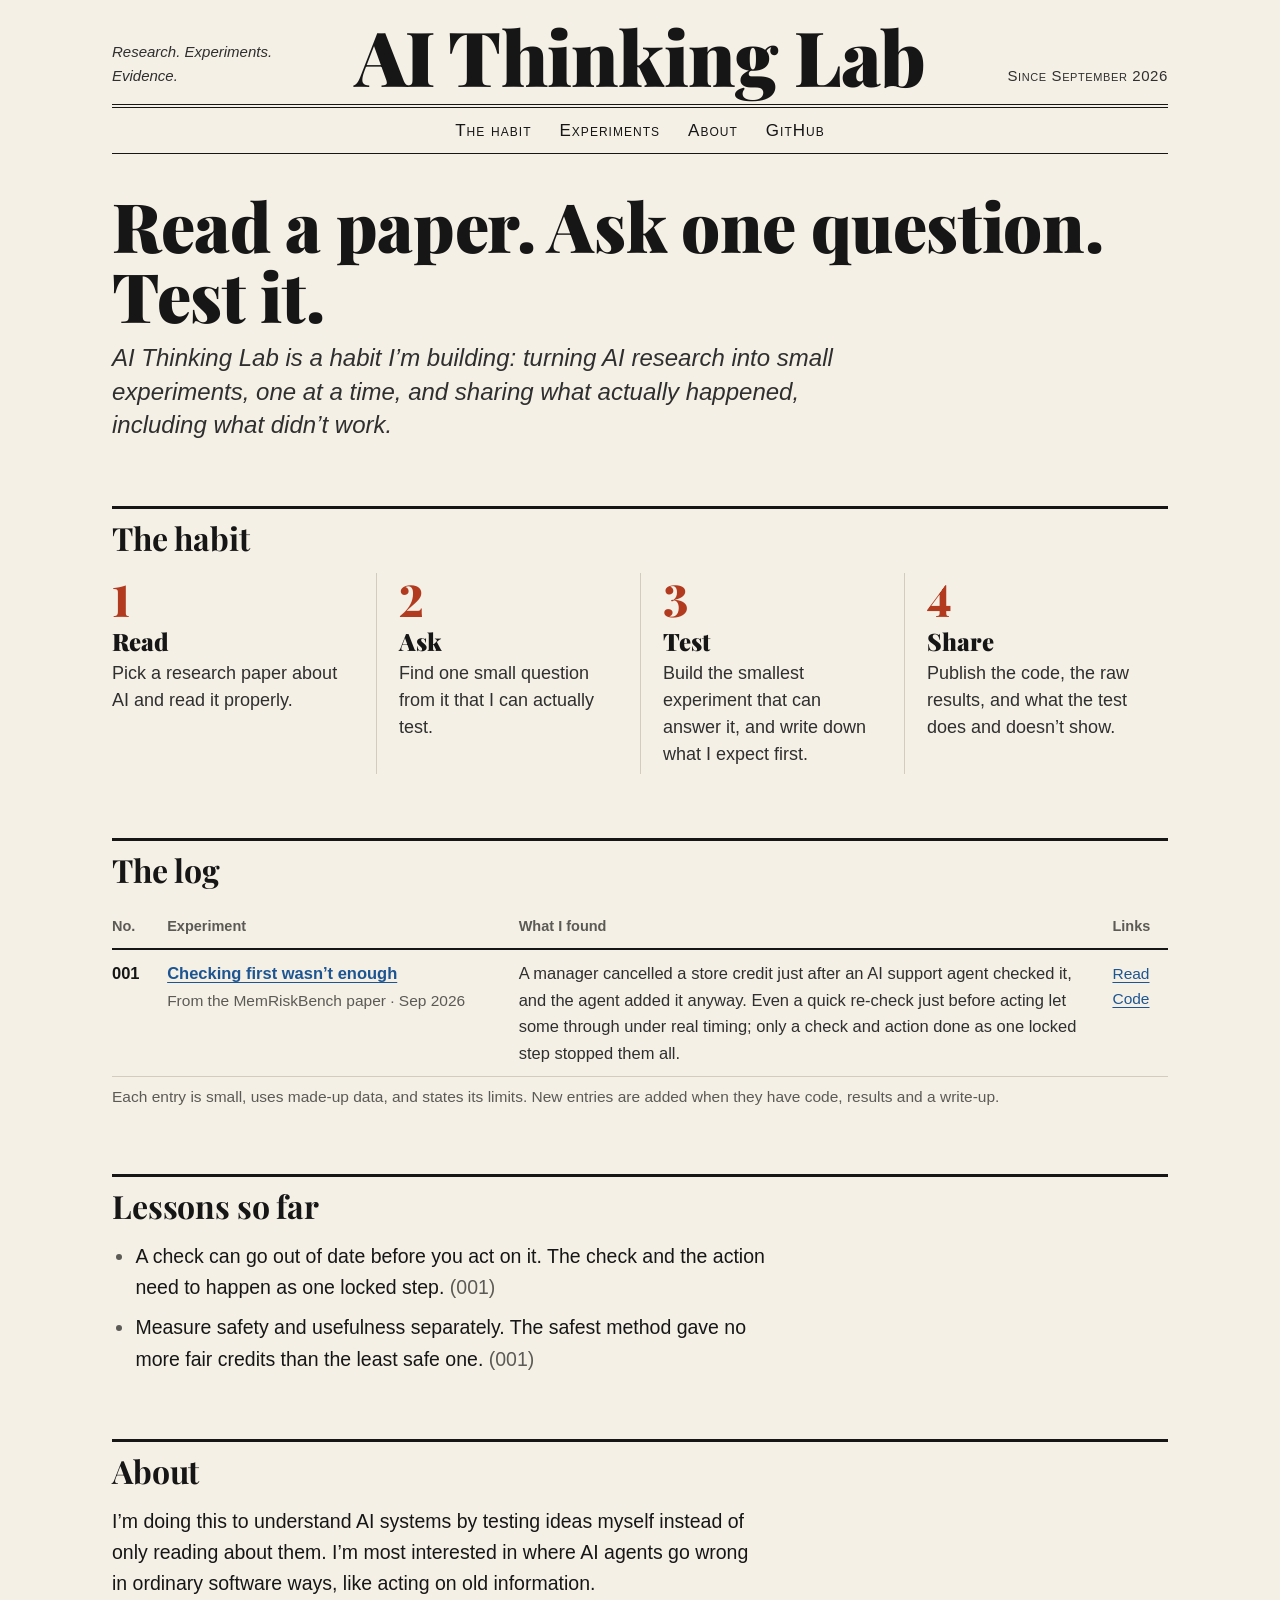
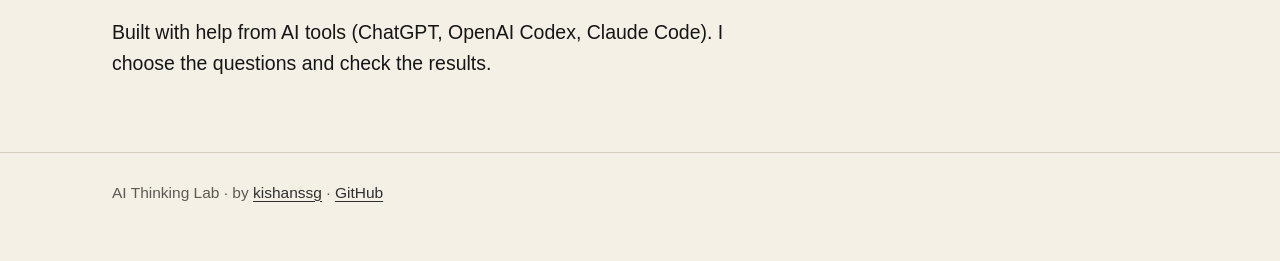
==== commit 11b1470b: "One experiment, two parts; code renamed to the store-credit wording - Move the concurrency follow-up" ====
--- a/docs/index.html
+++ b/docs/index.html
@@ -70,14 +70,8 @@
         <tr>
           <td class="num">001</td>
           <td><a href="experiments/001-memory-reliability/"><strong>Checking first wasn&rsquo;t enough</strong></a><br><span class="small muted">From the MemRiskBench paper &middot; Sep 2026</span></td>
-          <td class="q">A manager cancelled a store credit just after an AI support agent checked it, and the agent added it anyway. Doing the check inside the step that adds the credit stopped it.</td>
+          <td class="q">A manager cancelled a store credit just after an AI support agent checked it, and the agent added it anyway. Even a quick re-check just before acting let some through under real timing; only a check and action done as one locked step stopped them all.</td>
           <td class="small"><a href="experiments/001-memory-reliability/">Read</a><br><a href="https://github.com/kishanssg/ai-thinking-lab/tree/main/experiments/001-memory-reliability">Code</a></td>
-        </tr>
-        <tr>
-          <td class="num">001b</td>
-          <td><a href="experiments/001-memory-reliability/#followup"><strong>The same test, under real timing</strong></a><br><span class="small muted">Follow-up to 001 &middot; Oct 2026</span></td>
-          <td class="q">With the cancellation racing the agent within milliseconds, a separate re-check still let it through in about 1 of 6 tries. A locked check-and-act step let none through.</td>
-          <td class="small"><a href="experiments/001-memory-reliability/#followup">Read</a><br><a href="https://github.com/kishanssg/ai-thinking-lab/tree/main/experiments/001b-concurrent-guard">Code</a></td>
         </tr>
       </tbody>
     </table>
@@ -89,7 +83,7 @@
   <h2 id="lessons-title" class="section-head">Lessons so far</h2>
   <div class="prose measure">
     <ul>
-      <li>A check can go out of date before you act on it. The check and the action need to happen as one locked step. <span class="muted">(001, 001b)</span></li>
+      <li>A check can go out of date before you act on it. The check and the action need to happen as one locked step. <span class="muted">(001)</span></li>
       <li>Measure safety and usefulness separately. The safest method gave no more fair credits than the least safe one. <span class="muted">(001)</span></li>
     </ul>
   </div>
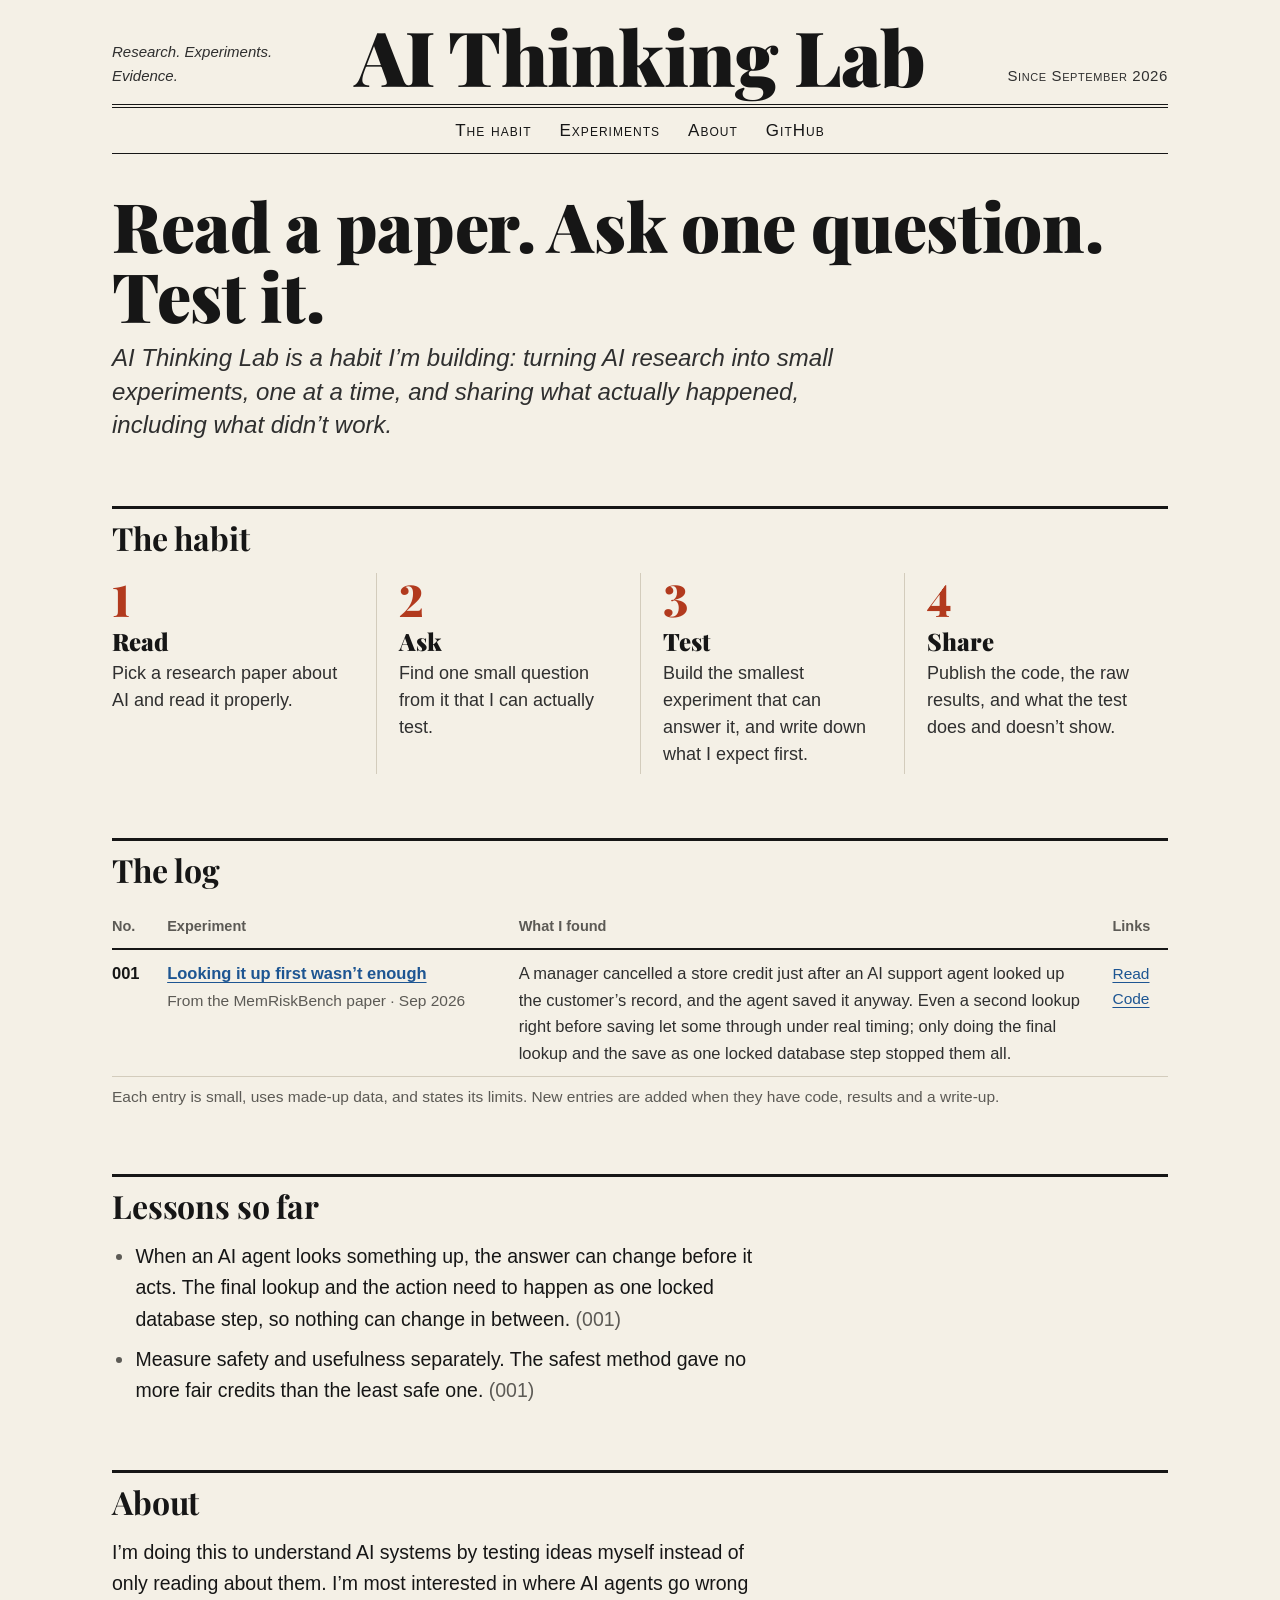
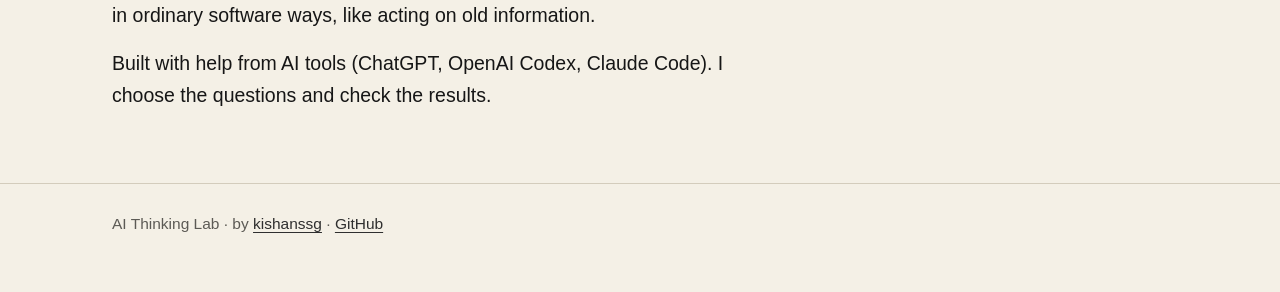
==== commit 52d7a478: "Replace vague 'check' wording with who looks up what - 'Check first' becomes 'look up the customer's" ====
--- a/docs/index.html
+++ b/docs/index.html
@@ -69,8 +69,8 @@
       <tbody>
         <tr>
           <td class="num">001</td>
-          <td><a href="experiments/001-memory-reliability/"><strong>Checking first wasn&rsquo;t enough</strong></a><br><span class="small muted">From the MemRiskBench paper &middot; Sep 2026</span></td>
-          <td class="q">A manager cancelled a store credit just after an AI support agent checked it, and the agent added it anyway. Even a quick re-check just before acting let some through under real timing; only a check and action done as one locked step stopped them all.</td>
+          <td><a href="experiments/001-memory-reliability/"><strong>Looking it up first wasn&rsquo;t enough</strong></a><br><span class="small muted">From the MemRiskBench paper &middot; Sep 2026</span></td>
+          <td class="q">A manager cancelled a store credit just after an AI support agent looked up the customer&rsquo;s record, and the agent saved it anyway. Even a second lookup right before saving let some through under real timing; only doing the final lookup and the save as one locked database step stopped them all.</td>
           <td class="small"><a href="experiments/001-memory-reliability/">Read</a><br><a href="https://github.com/kishanssg/ai-thinking-lab/tree/main/experiments/001-memory-reliability">Code</a></td>
         </tr>
       </tbody>
@@ -83,7 +83,7 @@
   <h2 id="lessons-title" class="section-head">Lessons so far</h2>
   <div class="prose measure">
     <ul>
-      <li>A check can go out of date before you act on it. The check and the action need to happen as one locked step. <span class="muted">(001)</span></li>
+      <li>When an AI agent looks something up, the answer can change before it acts. The final lookup and the action need to happen as one locked database step, so nothing can change in between. <span class="muted">(001)</span></li>
       <li>Measure safety and usefulness separately. The safest method gave no more fair credits than the least safe one. <span class="muted">(001)</span></li>
     </ul>
   </div>
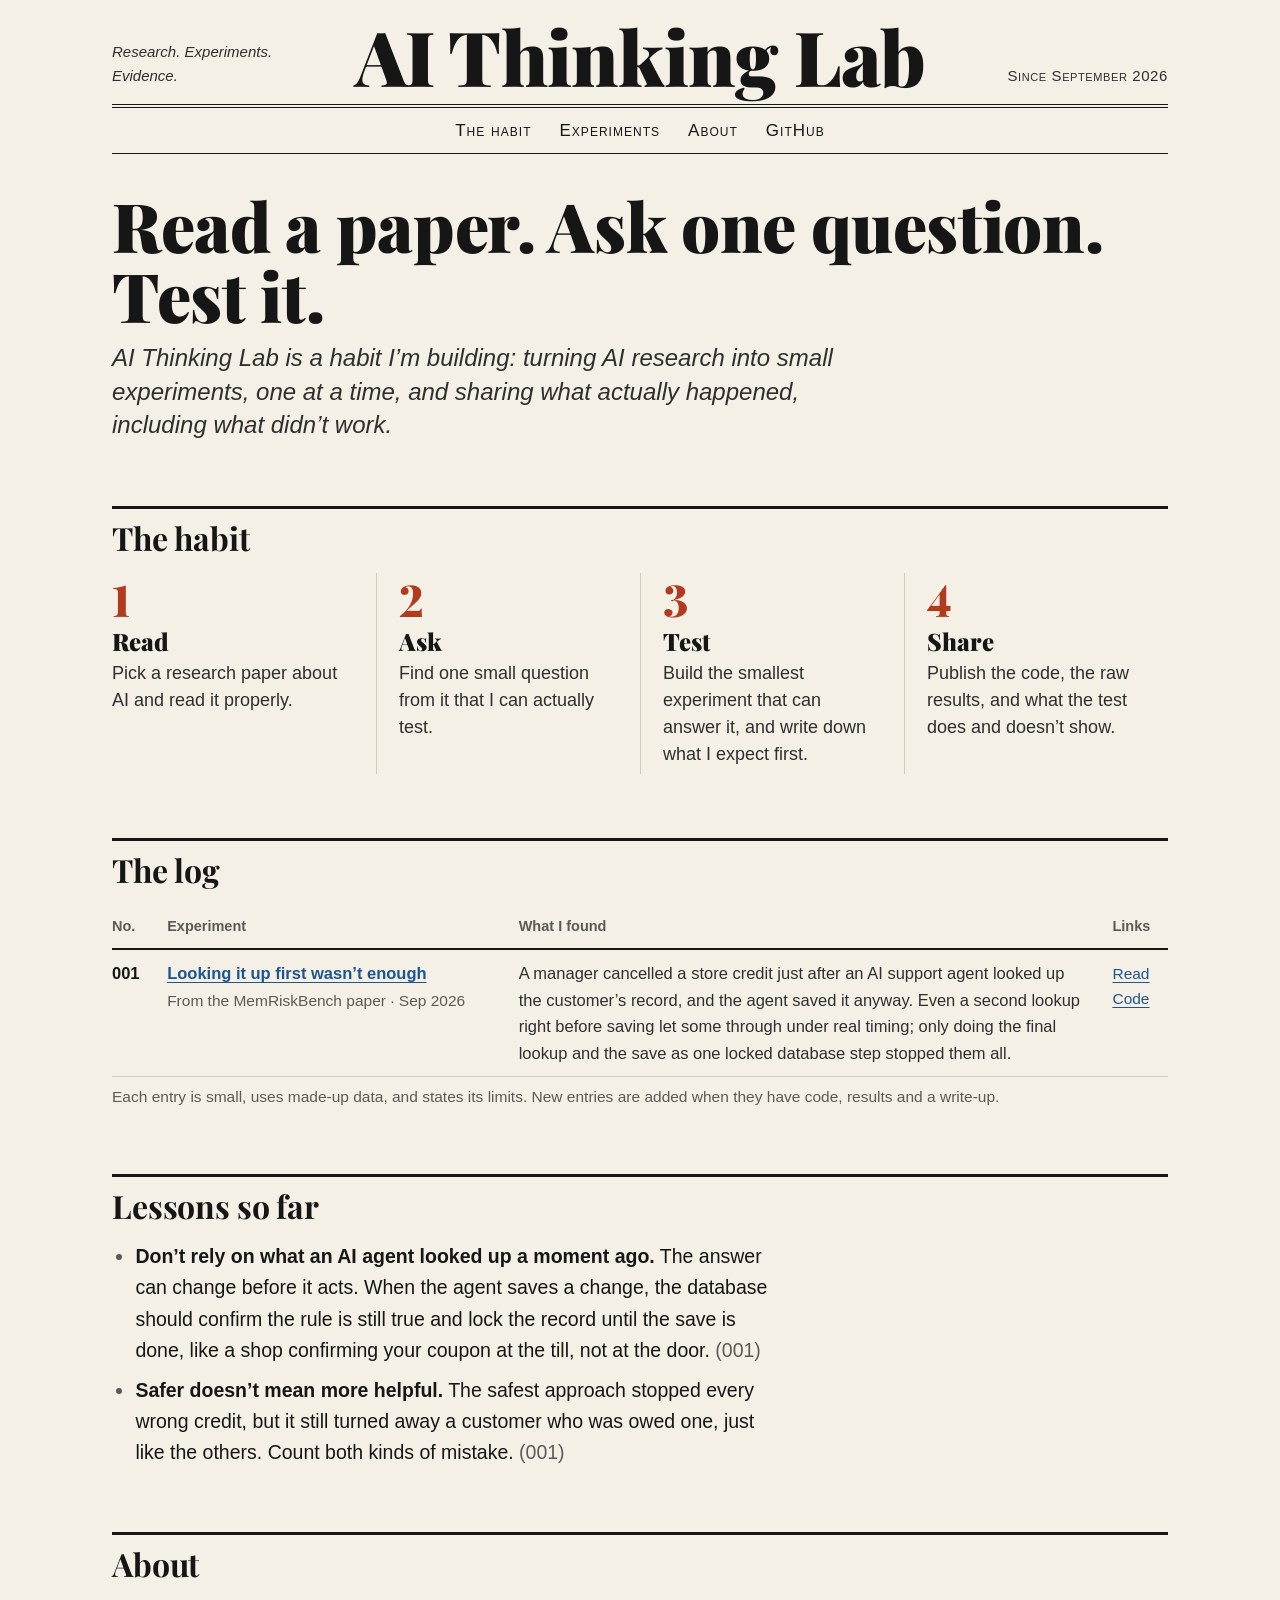
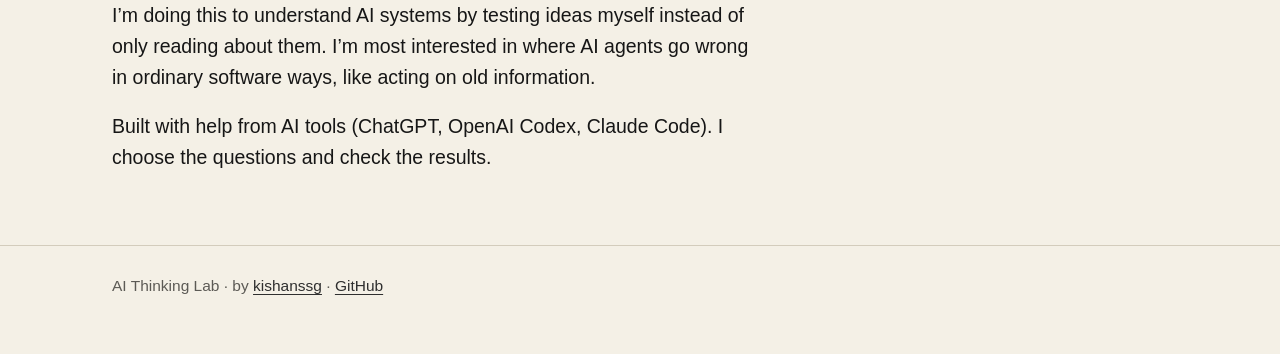
==== commit ab7152d2: "Write the lesson so it lands on a first read - 'What I learned' as three plain points: looking up fi" ====
--- a/docs/index.html
+++ b/docs/index.html
@@ -83,8 +83,8 @@
   <h2 id="lessons-title" class="section-head">Lessons so far</h2>
   <div class="prose measure">
     <ul>
-      <li>When an AI agent looks something up, the answer can change before it acts. The final lookup and the action need to happen as one locked database step, so nothing can change in between. <span class="muted">(001)</span></li>
-      <li>Measure safety and usefulness separately. The safest method gave no more fair credits than the least safe one. <span class="muted">(001)</span></li>
+      <li><strong>Don&rsquo;t rely on what an AI agent looked up a moment ago.</strong> The answer can change before it acts. When the agent saves a change, the database should confirm the rule is still true and lock the record until the save is done, like a shop confirming your coupon at the till, not at the door. <span class="muted">(001)</span></li>
+      <li><strong>Safer doesn&rsquo;t mean more helpful.</strong> The safest approach stopped every wrong credit, but it still turned away a customer who was owed one, just like the others. Count both kinds of mistake. <span class="muted">(001)</span></li>
     </ul>
   </div>
 </section>
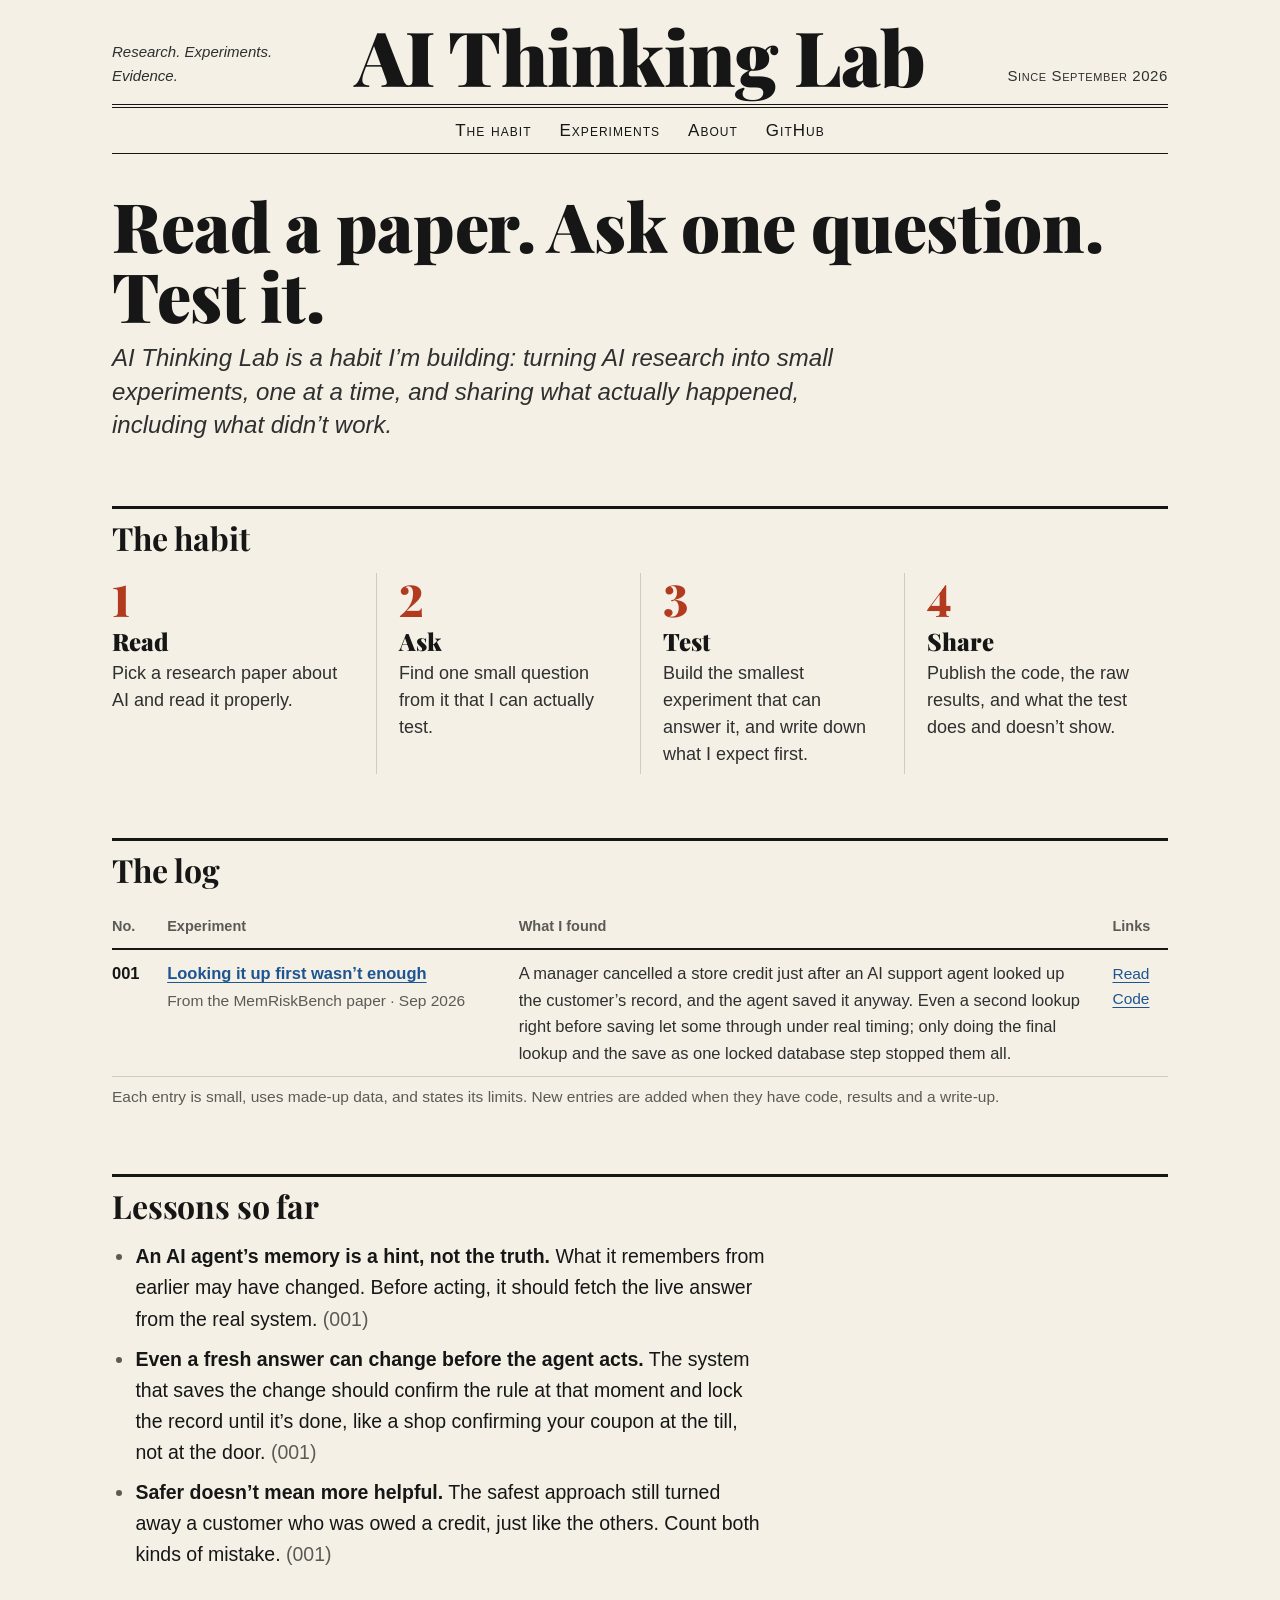
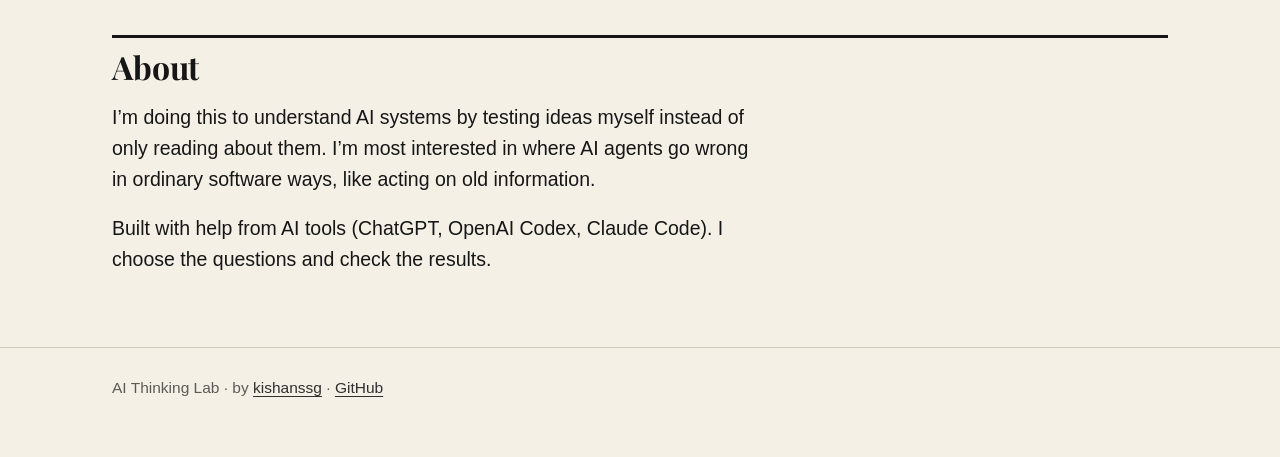
==== commit 073d792a: "Lead the lessons with memory - 1: an AI agent's memory is a hint, not the truth; fetch the live   an" ====
--- a/docs/index.html
+++ b/docs/index.html
@@ -83,8 +83,9 @@
   <h2 id="lessons-title" class="section-head">Lessons so far</h2>
   <div class="prose measure">
     <ul>
-      <li><strong>Don&rsquo;t rely on what an AI agent looked up a moment ago.</strong> The answer can change before it acts. When the agent saves a change, the database should confirm the rule is still true and lock the record until the save is done, like a shop confirming your coupon at the till, not at the door. <span class="muted">(001)</span></li>
-      <li><strong>Safer doesn&rsquo;t mean more helpful.</strong> The safest approach stopped every wrong credit, but it still turned away a customer who was owed one, just like the others. Count both kinds of mistake. <span class="muted">(001)</span></li>
+      <li><strong>An AI agent&rsquo;s memory is a hint, not the truth.</strong> What it remembers from earlier may have changed. Before acting, it should fetch the live answer from the real system. <span class="muted">(001)</span></li>
+      <li><strong>Even a fresh answer can change before the agent acts.</strong> The system that saves the change should confirm the rule at that moment and lock the record until it&rsquo;s done, like a shop confirming your coupon at the till, not at the door. <span class="muted">(001)</span></li>
+      <li><strong>Safer doesn&rsquo;t mean more helpful.</strong> The safest approach still turned away a customer who was owed a credit, just like the others. Count both kinds of mistake. <span class="muted">(001)</span></li>
     </ul>
   </div>
 </section>
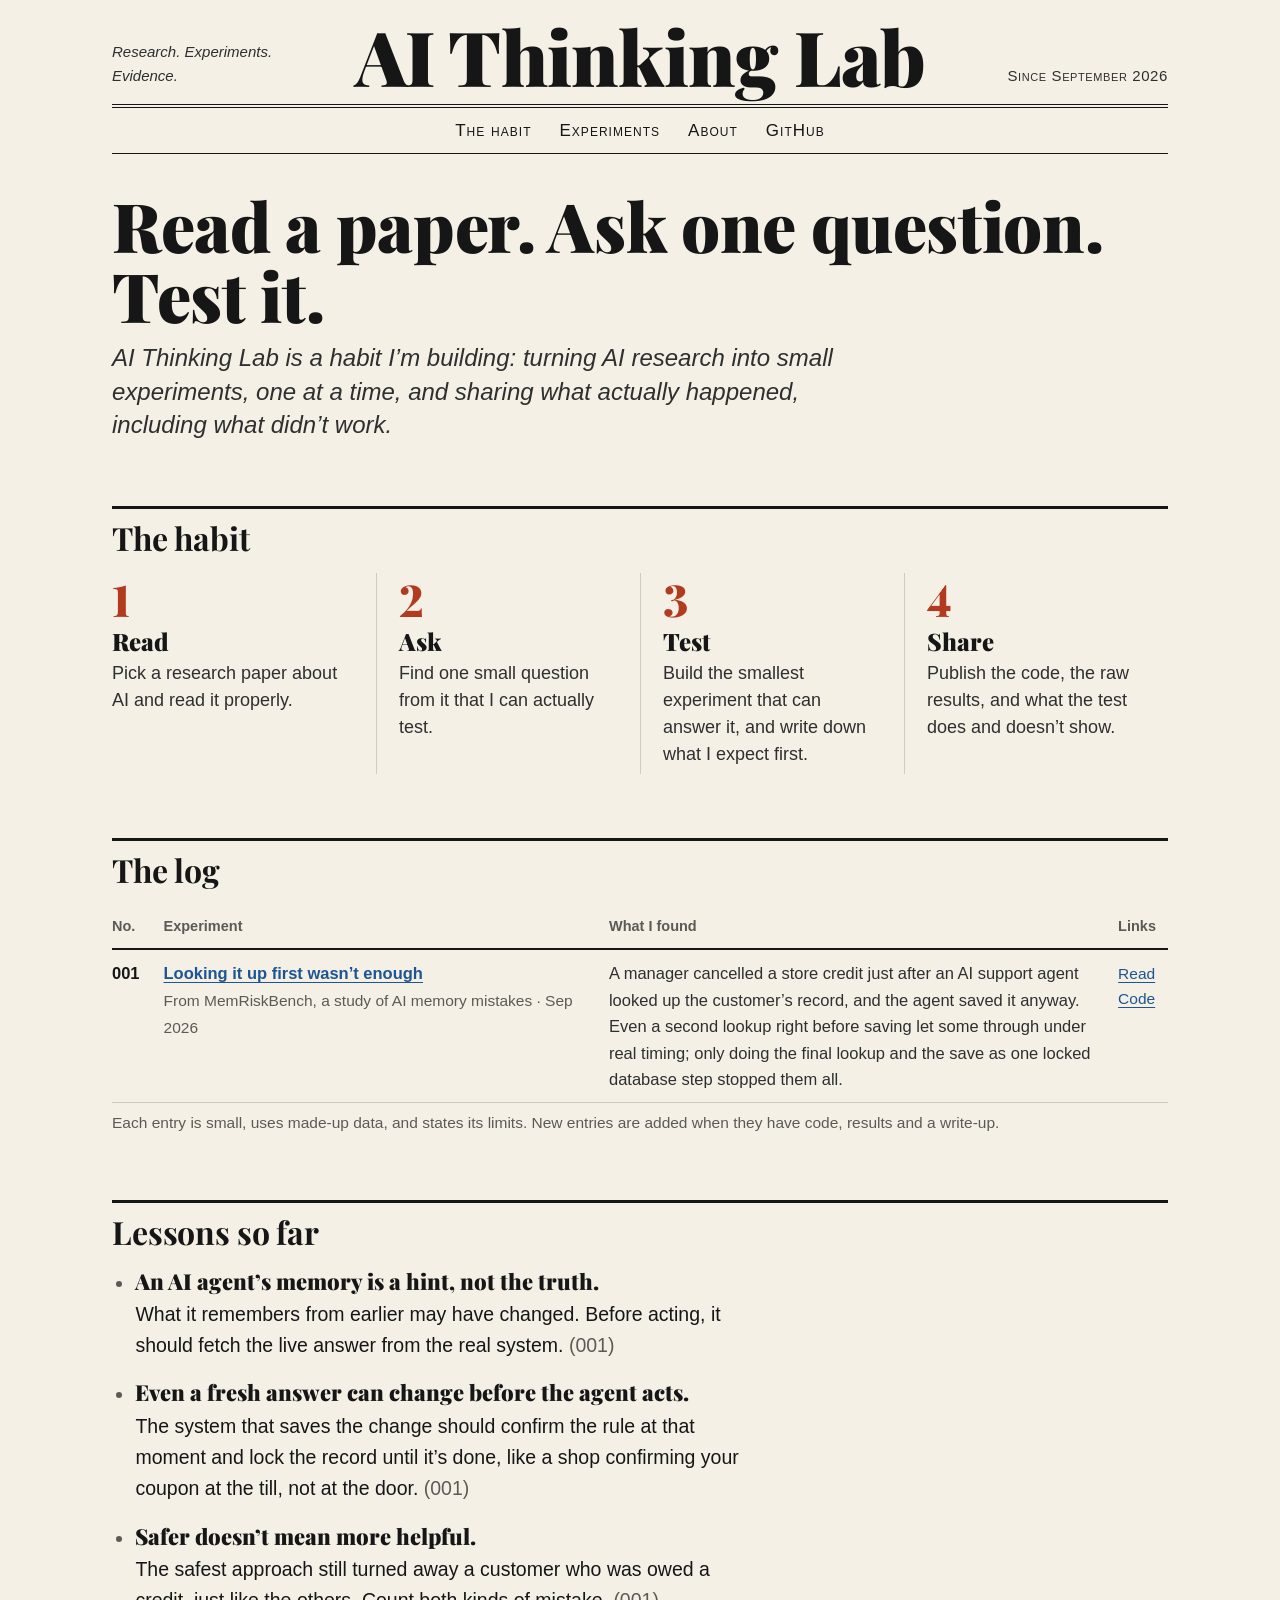
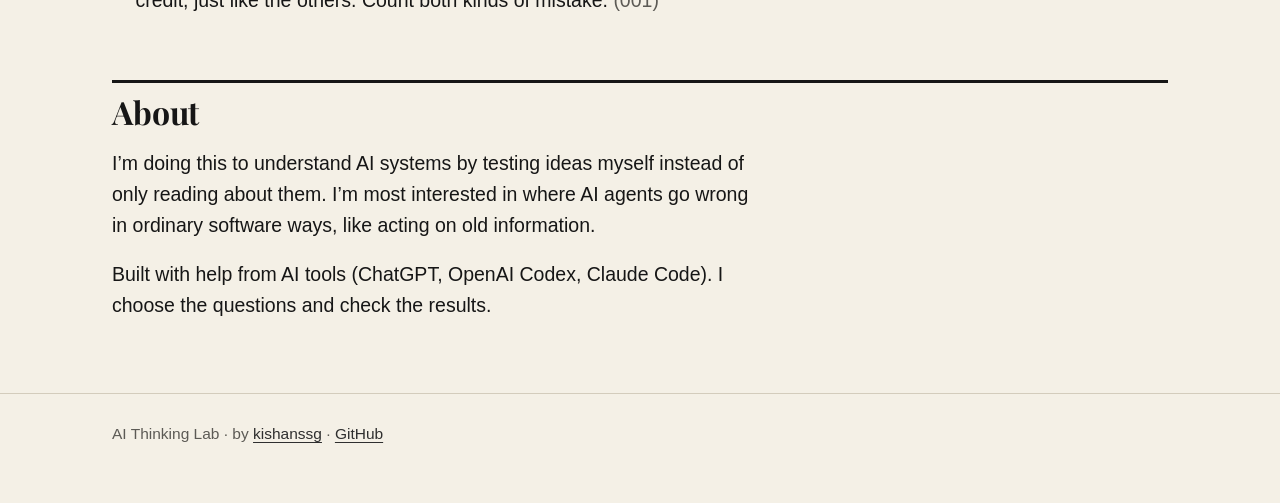
==== commit f184f1d9: "Common-sense pass: clear headings, one vocabulary, no repeats - Lesson headlines on their own line i" ====
--- a/docs/index.html
+++ b/docs/index.html
@@ -69,7 +69,7 @@
       <tbody>
         <tr>
           <td class="num">001</td>
-          <td><a href="experiments/001-memory-reliability/"><strong>Looking it up first wasn&rsquo;t enough</strong></a><br><span class="small muted">From the MemRiskBench paper &middot; Sep 2026</span></td>
+          <td><a href="experiments/001-memory-reliability/"><strong>Looking it up first wasn&rsquo;t enough</strong></a><br><span class="small muted">From MemRiskBench, a study of AI memory mistakes &middot; Sep 2026</span></td>
           <td class="q">A manager cancelled a store credit just after an AI support agent looked up the customer&rsquo;s record, and the agent saved it anyway. Even a second lookup right before saving let some through under real timing; only doing the final lookup and the save as one locked database step stopped them all.</td>
           <td class="small"><a href="experiments/001-memory-reliability/">Read</a><br><a href="https://github.com/kishanssg/ai-thinking-lab/tree/main/experiments/001-memory-reliability">Code</a></td>
         </tr>
--- a/docs/assets/site.css
+++ b/docs/assets/site.css
@@ -578,3 +578,26 @@
 }
 
 #main > .front-lead:first-child { margin-top: 36px; }
+
+/* Lesson headlines on their own line, in the headline font */
+#lessons li > strong:first-child,
+#learned p > strong:first-child {
+  display: block;
+  font: 900 22px/1.25 var(--head);
+  color: var(--ink);
+  margin-bottom: 4px;
+}
+#lessons li { margin-bottom: 18px; }
+#learned p { margin-bottom: 20px; }
+
+/* Common-sense pass */
+.figure-note, .compare.simple td.note, .legend, .scope, .comic-note { font-size: 16.5px; color: var(--ink-2); }
+.figure-lead { font-size: 18px; margin: 0 0 12px; max-width: var(--text); }
+.matrix tr.key-row th, .matrix tr.key-row td { background: var(--caption-soft, rgba(255, 224, 102, 0.28)); }
+.matrix tr.key-row th { padding-left: 8px; }
+.situations { margin: 6px 0 0; padding-left: 1.4em; max-width: var(--text); font-size: 18px; line-height: 1.55; }
+.situations li { margin-bottom: 4px; }
+.for-engineers-below { margin: 14px 0 0; font-size: 16px; color: var(--muted); max-width: var(--text); }
+.back-link { margin: 48px 0 0; font-size: 18px; font-weight: 600; }
+.back-link a { text-decoration: none; }
+.back-link a:hover { text-decoration: underline; }
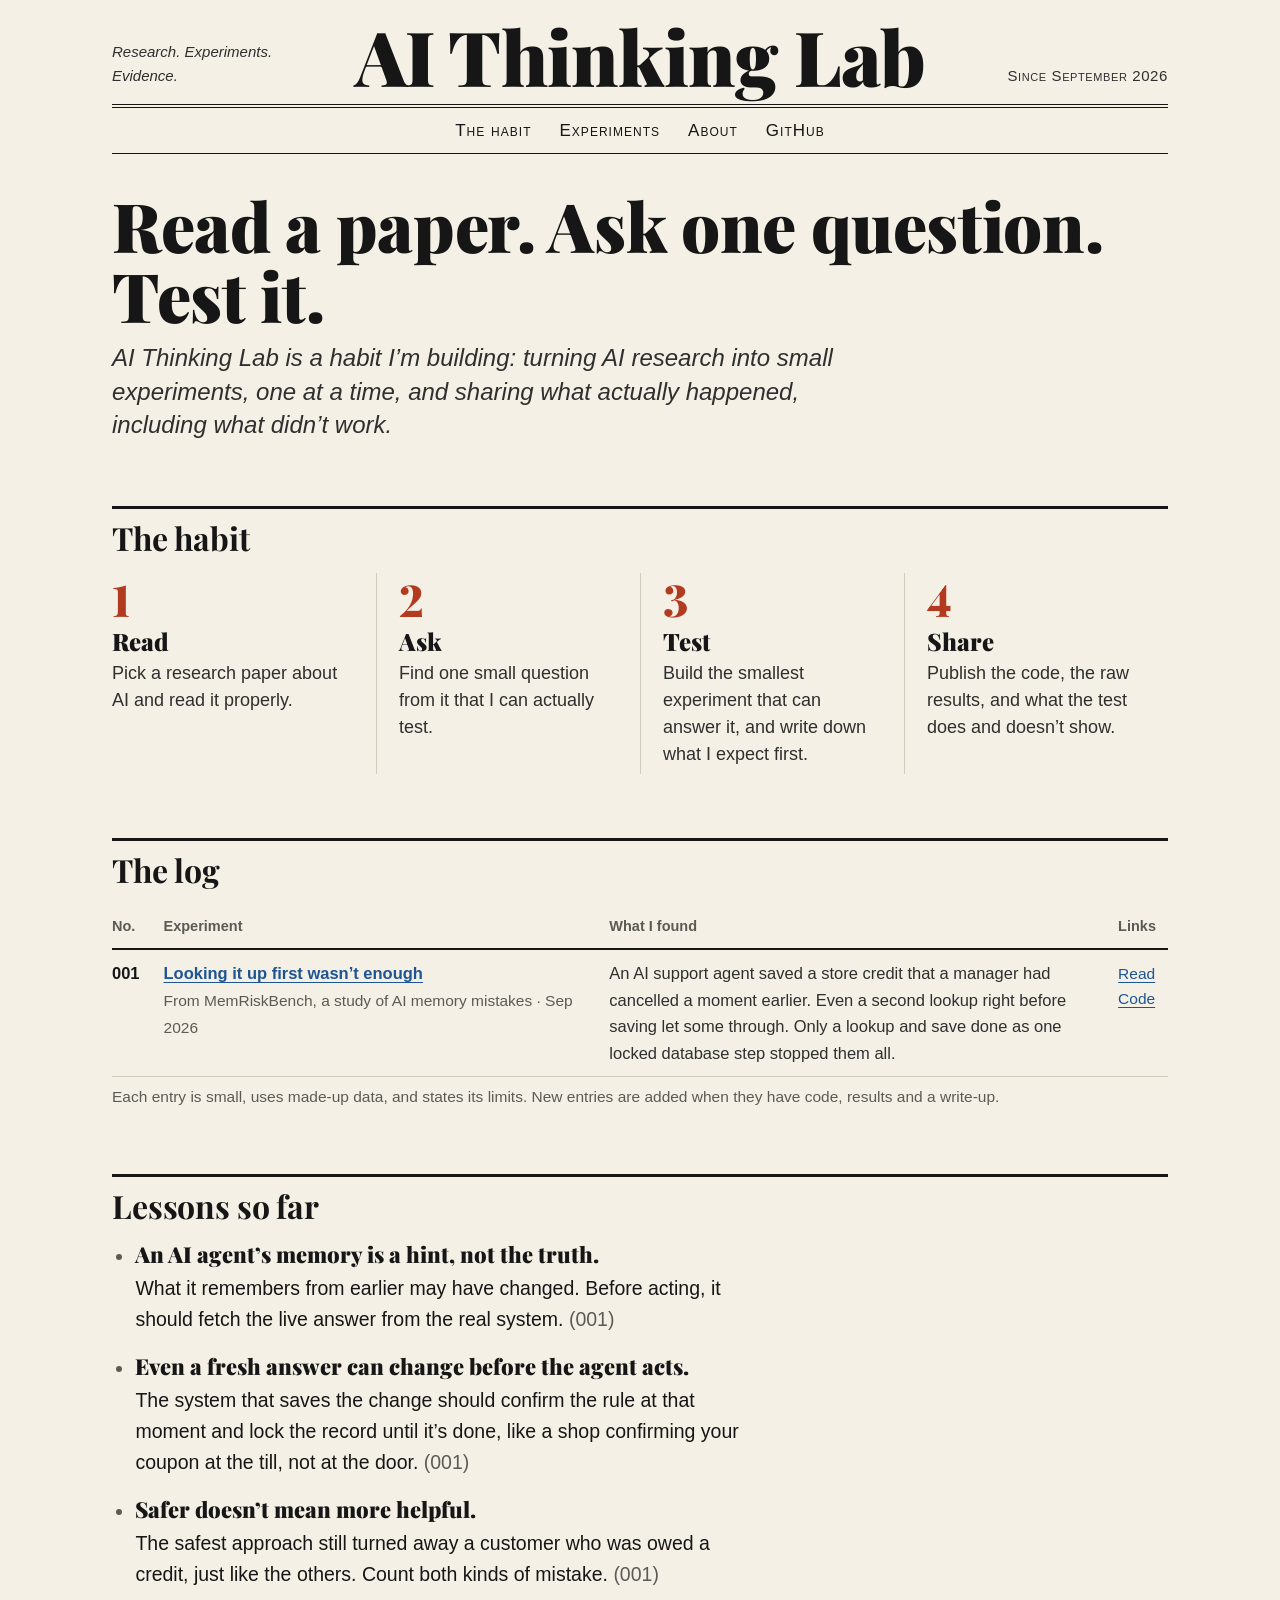
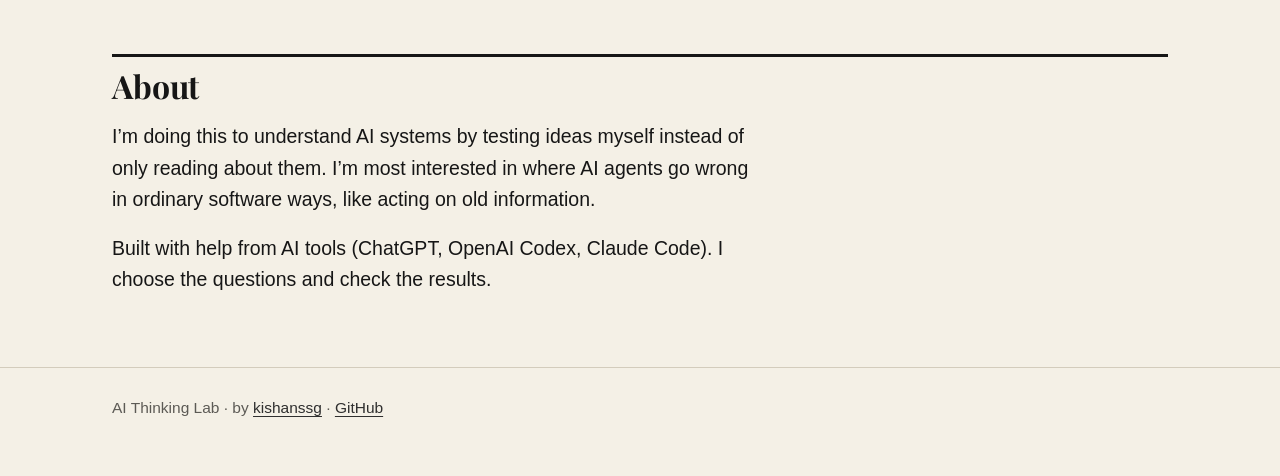
==== commit a295662c: "Editorial pass: hook subheading, honest read time, precise wording - Subheading is a hook instead of" ====
--- a/docs/index.html
+++ b/docs/index.html
@@ -70,7 +70,7 @@
         <tr>
           <td class="num">001</td>
           <td><a href="experiments/001-memory-reliability/"><strong>Looking it up first wasn&rsquo;t enough</strong></a><br><span class="small muted">From MemRiskBench, a study of AI memory mistakes &middot; Sep 2026</span></td>
-          <td class="q">A manager cancelled a store credit just after an AI support agent looked up the customer&rsquo;s record, and the agent saved it anyway. Even a second lookup right before saving let some through under real timing; only doing the final lookup and the save as one locked database step stopped them all.</td>
+          <td class="q">An AI support agent saved a store credit that a manager had cancelled a moment earlier. Even a second lookup right before saving let some through. Only a lookup and save done as one locked database step stopped them all.</td>
           <td class="small"><a href="experiments/001-memory-reliability/">Read</a><br><a href="https://github.com/kishanssg/ai-thinking-lab/tree/main/experiments/001-memory-reliability">Code</a></td>
         </tr>
       </tbody>
